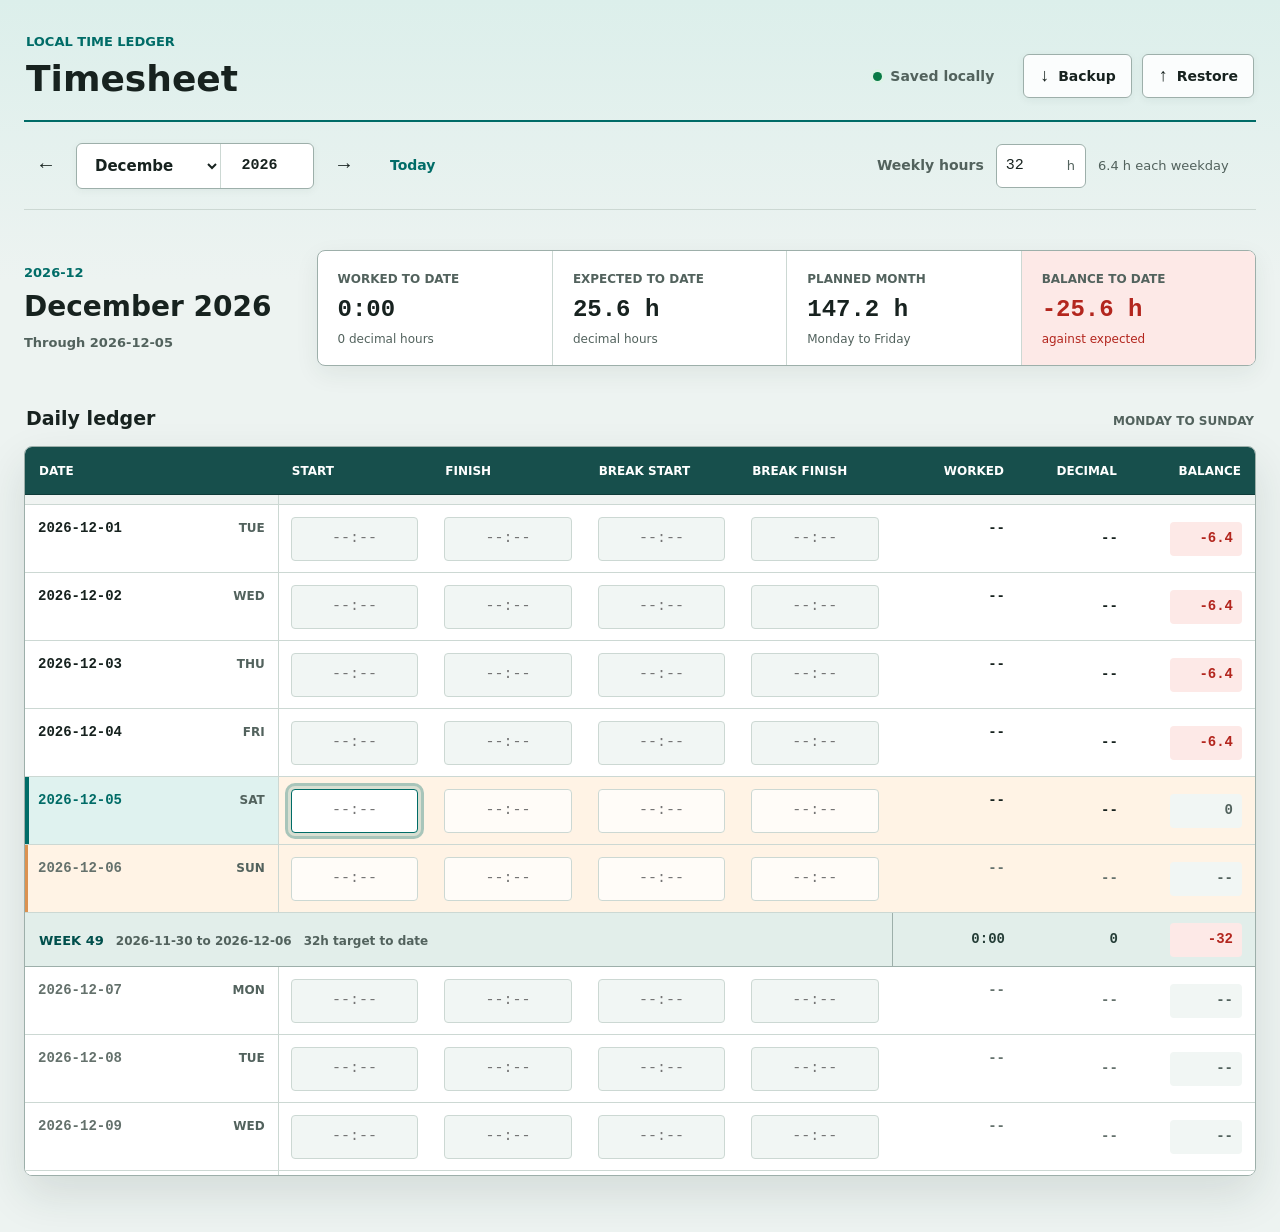
==== index.html @ 4e7c4a11 "initial release" ====
<!doctype html>
<html lang="en">
<head>
  <meta charset="utf-8">
  <meta name="viewport" content="width=device-width, initial-scale=1">
  <meta name="color-scheme" content="light">
  <title>Timesheet</title>
  <link rel="stylesheet" href="styles.css">
  <script defer src="js/core.js"></script>
  <script defer src="js/storage.js"></script>
  <script defer src="js/app.js"></script>
</head>
<body data-app-status="loading">
  <a class="skip-link" href="#timesheetTable">Skip to timesheet</a>

  <div class="app-shell">
    <header class="app-header">
      <div class="brand-block">
        <p class="eyebrow">Local time ledger</p>
        <h1>Timesheet</h1>
      </div>

      <div class="header-actions">
        <p id="saveStatus" class="save-status" data-tone="neutral" role="status" aria-live="polite">
          <span class="status-dot" aria-hidden="true"></span>
          <span data-status-text>Loading</span>
        </p>
        <button id="exportButton" class="button button-secondary" type="button">
          <span class="button-icon" aria-hidden="true">&#8595;</span>
          Backup
        </button>
        <button id="restoreButton" class="button button-secondary" type="button">
          <span class="button-icon" aria-hidden="true">&#8593;</span>
          Restore
        </button>
        <input id="restoreInput" class="visually-hidden" type="file" accept="application/json,.json" tabindex="-1">
      </div>
    </header>

    <main>
      <section class="period-bar" aria-label="Timesheet period and schedule">
        <nav class="period-navigation" aria-label="Month navigation">
          <button id="previousMonth" class="icon-button" type="button" aria-label="Previous month" title="Previous month">
            <span aria-hidden="true">&#8592;</span>
          </button>

          <div class="period-picker">
            <label class="visually-hidden" for="monthSelect">Month</label>
            <select id="monthSelect" aria-label="Month"></select>

            <label class="visually-hidden" for="yearInput">Year</label>
            <input id="yearInput" class="year-input" type="number" min="1900" max="9999" step="1" inputmode="numeric" aria-label="Year">
          </div>

          <button id="nextMonth" class="icon-button" type="button" aria-label="Next month" title="Next month">
            <span aria-hidden="true">&#8594;</span>
          </button>
          <button id="todayButton" class="button button-quiet" type="button">Today</button>
        </nav>

        <div class="schedule-control">
          <label for="weeklyHours">Weekly hours</label>
          <div class="number-field">
            <input id="weeklyHours" type="number" min="0" max="168" step="0.1" inputmode="decimal" aria-describedby="scheduleMessage dailyTarget">
            <span aria-hidden="true">h</span>
          </div>
          <p id="scheduleMessage" class="field-message" aria-live="polite"></p>
          <p id="dailyTarget" class="daily-target"></p>
        </div>
      </section>

      <section class="month-overview" aria-labelledby="monthHeading">
        <div class="overview-heading">
          <p id="monthKeyLabel" class="eyebrow"></p>
          <h2 id="monthHeading"></h2>
          <p id="summaryCutoff" class="summary-cutoff"></p>
        </div>

        <dl class="summary-strip" aria-label="Monthly summary">
          <div class="summary-metric">
            <dt>Worked to date</dt>
            <dd id="monthWorked">--</dd>
            <span id="monthWorkedDecimal" class="metric-detail">--</span>
          </div>
          <div class="summary-metric">
            <dt>Expected to date</dt>
            <dd id="monthExpected">--</dd>
            <span class="metric-detail">decimal hours</span>
          </div>
          <div class="summary-metric">
            <dt>Planned month</dt>
            <dd id="monthPlanned">--</dd>
            <span class="metric-detail">Monday to Friday</span>
          </div>
          <div id="monthBalanceMetric" class="summary-metric summary-balance" data-balance="neutral">
            <dt>Balance to date</dt>
            <dd id="monthBalance">--</dd>
            <span class="metric-detail">against expected</span>
          </div>
        </dl>
      </section>

      <section class="ledger-section" aria-labelledby="ledgerHeading">
        <div class="ledger-heading">
          <h2 id="ledgerHeading">Daily ledger</h2>
          <p>Monday to Sunday</p>
        </div>

        <div class="table-frame">
          <table id="timesheetTable">
            <caption class="visually-hidden">Daily times and weekly summaries for the selected month</caption>
            <colgroup>
              <col class="date-column">
              <col class="time-column">
              <col class="time-column">
              <col class="time-column">
              <col class="time-column">
              <col class="result-column">
              <col class="decimal-column">
              <col class="balance-column">
            </colgroup>
            <thead>
              <tr>
                <th scope="col">Date</th>
                <th scope="col">Start</th>
                <th scope="col">Finish</th>
                <th scope="col">Break start</th>
                <th scope="col">Break finish</th>
                <th scope="col">Worked</th>
                <th scope="col">Decimal</th>
                <th scope="col">Balance</th>
              </tr>
            </thead>
            <tbody id="ledgerBody"></tbody>
          </table>
        </div>
      </section>
    </main>
  </div>

  <noscript>This timesheet requires JavaScript to calculate and save entries.</noscript>
</body>
</html>
---- styles.css ----
:root {
  color-scheme: light;
  --page: #edf3f1;
  --surface: #ffffff;
  --surface-soft: #f1f6f4;
  --ink: #17221f;
  --muted: #52625d;
  --line: #ccd8d3;
  --line-strong: #9dafaa;
  --accent: #006c67;
  --accent-strong: #004f4c;
  --accent-soft: #dff2ef;
  --weekend: #fff3e5;
  --weekend-line: #dc9250;
  --positive: #087a45;
  --positive-soft: #ddf3e7;
  --negative: #b3261e;
  --negative-soft: #fde9e7;
  --warning: #8a5600;
  --warning-soft: #fff0c7;
  --shadow: 0 18px 45px rgba(23, 50, 43, 0.12);
  --radius: 8px;
  --font-sans: system-ui, -apple-system, BlinkMacSystemFont, "Segoe UI", sans-serif;
  --font-mono: "SFMono-Regular", Consolas, "Liberation Mono", monospace;
  font-family: var(--font-sans);
  font-size: 16px;
  line-height: 1.5;
  font-synthesis: none;
}

* {
  box-sizing: border-box;
}

html {
  background: var(--page);
  -webkit-text-size-adjust: 100%;
  text-size-adjust: 100%;
}

body {
  min-width: 320px;
  min-height: 100vh;
  margin: 0;
  color: var(--ink);
  background:
    linear-gradient(180deg, #dcefeb 0, rgba(237, 243, 241, 0) 280px) 0 0 / 100% 360px no-repeat,
    var(--page);
  letter-spacing: 0;
}

button,
input,
select {
  color: inherit;
  font: inherit;
  letter-spacing: 0;
}

button,
select {
  cursor: pointer;
}

button:focus-visible,
input:focus-visible,
select:focus-visible,
a:focus-visible {
  outline: 3px solid rgba(0, 108, 103, 0.34);
  outline-offset: 3px;
}

.visually-hidden {
  position: absolute !important;
  width: 1px !important;
  height: 1px !important;
  padding: 0 !important;
  margin: -1px !important;
  overflow: hidden !important;
  clip: rect(0, 0, 0, 0) !important;
  white-space: nowrap !important;
  border: 0 !important;
}

.skip-link {
  position: fixed;
  z-index: 100;
  top: 10px;
  left: 10px;
  padding: 9px 12px;
  color: #ffffff;
  background: var(--accent);
  border-radius: 4px;
  transform: translateY(-150%);
}

.skip-link:focus {
  transform: translateY(0);
}

.app-shell {
  width: min(1480px, calc(100% - 48px));
  margin: 0 auto;
  padding: 32px 0 56px;
}

.app-header {
  display: flex;
  align-items: flex-end;
  justify-content: space-between;
  min-height: 88px;
  padding: 0 2px 22px;
  border-bottom: 2px solid var(--accent);
}

.brand-block h1,
.overview-heading h2,
.ledger-heading h2 {
  margin: 0;
  font-weight: 650;
  letter-spacing: 0;
}

.brand-block h1 {
  font-size: 36px;
  line-height: 1.1;
}

.eyebrow {
  margin: 0 0 7px;
  color: var(--accent);
  font-size: 13px;
  font-weight: 750;
  letter-spacing: 0;
  text-transform: uppercase;
}

.header-actions,
.period-navigation,
.period-picker,
.schedule-control {
  display: flex;
  align-items: center;
}

.header-actions {
  gap: 10px;
}

.button,
.icon-button {
  height: 44px;
  border: 1px solid transparent;
  border-radius: 6px;
  background: transparent;
  transition: background-color 140ms ease, border-color 140ms ease, color 140ms ease, box-shadow 140ms ease;
}

.button {
  display: inline-flex;
  align-items: center;
  justify-content: center;
  gap: 8px;
  padding: 0 15px;
  font-size: 14px;
  font-weight: 700;
}

.button-icon {
  font-family: var(--font-mono);
  font-size: 18px;
  line-height: 1;
}

.button-secondary {
  border-color: var(--line-strong);
  background: rgba(255, 255, 255, 0.88);
  box-shadow: 0 2px 8px rgba(23, 50, 43, 0.06);
}

.button-secondary:hover,
.button-quiet:hover,
.icon-button:hover {
  border-color: var(--accent);
  color: var(--accent-strong);
  background: var(--surface);
  box-shadow: 0 3px 10px rgba(23, 50, 43, 0.1);
}

.button-quiet {
  color: var(--accent);
}

.button:active,
.icon-button:active {
  background: var(--accent-soft);
  box-shadow: none;
}

.icon-button {
  width: 44px;
  padding: 0;
  font-family: var(--font-mono);
  font-size: 20px;
}

.save-status {
  display: flex;
  align-items: center;
  gap: 8px;
  min-width: 132px;
  margin: 0 8px 0 0;
  color: var(--muted);
  font-size: 14px;
  font-weight: 650;
}

.status-dot {
  width: 9px;
  height: 9px;
  flex: 0 0 auto;
  border-radius: 50%;
  background: var(--line-strong);
  box-shadow: 0 0 0 3px rgba(82, 98, 93, 0.1);
}

.save-status[data-tone="success"] .status-dot {
  background: var(--positive);
  box-shadow: 0 0 0 3px var(--positive-soft);
}

.save-status[data-tone="error"] {
  color: var(--negative);
}

.save-status[data-tone="error"] .status-dot {
  background: var(--negative);
  box-shadow: 0 0 0 3px var(--negative-soft);
}

.save-status[data-tone="warning"] {
  color: var(--warning);
}

.save-status[data-tone="warning"] .status-dot {
  background: var(--warning);
  box-shadow: 0 0 0 3px var(--warning-soft);
}

.period-bar {
  display: flex;
  align-items: center;
  justify-content: space-between;
  gap: 32px;
  min-height: 88px;
  border-bottom: 1px solid var(--line);
}

.period-navigation {
  gap: 8px;
}

.period-picker {
  overflow: hidden;
  height: 46px;
  border: 1px solid var(--line-strong);
  border-radius: 6px;
  background: var(--surface);
  box-shadow: 0 2px 8px rgba(23, 50, 43, 0.05);
}

.period-picker select,
.period-picker input {
  height: 100%;
  border: 0;
  background: transparent;
  font-size: 15px;
  font-weight: 700;
}

.period-picker select {
  width: 144px;
  padding: 0 30px 0 14px;
  border-right: 1px solid var(--line);
}

.period-picker input {
  width: 92px;
  padding: 0 10px;
  text-align: center;
  font-family: var(--font-mono);
  font-variant-numeric: tabular-nums;
}

.schedule-control {
  position: relative;
  gap: 12px;
  min-height: 52px;
}

.schedule-control > label {
  color: var(--muted);
  font-size: 14px;
  font-weight: 700;
}

.number-field {
  display: flex;
  align-items: center;
  height: 44px;
  overflow: hidden;
  border: 1px solid var(--line-strong);
  border-radius: 6px;
  background: var(--surface);
}

.number-field:focus-within {
  border-color: var(--accent);
  box-shadow: 0 0 0 3px rgba(0, 108, 103, 0.15);
}

.number-field input {
  width: 70px;
  height: 100%;
  padding: 0 3px 0 9px;
  border: 0;
  outline: 0;
  background: transparent;
  font-family: var(--font-mono);
  font-size: 15px;
  font-variant-numeric: tabular-nums;
}

.number-field span {
  padding-right: 10px;
  color: var(--muted);
  font-size: 13px;
}

.number-field:has(input[aria-invalid="true"]) {
  border-color: var(--negative);
}

.field-message {
  position: absolute;
  top: 47px;
  right: 0;
  margin: 0;
  color: var(--negative);
  font-size: 12px;
  font-weight: 650;
}

.daily-target {
  min-width: 158px;
  margin: 0;
  color: var(--muted);
  font-size: 13px;
}

.month-overview {
  display: grid;
  grid-template-columns: minmax(210px, 0.8fr) minmax(760px, 3fr);
  align-items: stretch;
  gap: 42px;
  padding: 40px 0 36px;
}

.overview-heading {
  align-self: center;
}

.overview-heading h2 {
  font-size: 28px;
  line-height: 1.2;
}

.summary-cutoff {
  margin: 10px 0 0;
  color: var(--muted);
  font-size: 13px;
  font-weight: 600;
}

.summary-strip {
  display: grid;
  grid-template-columns: repeat(4, minmax(0, 1fr));
  margin: 0;
  overflow: hidden;
  border: 1px solid var(--line-strong);
  border-radius: var(--radius);
  background: var(--surface);
  box-shadow: 0 8px 24px rgba(23, 50, 43, 0.07);
}

.summary-metric {
  min-width: 0;
  padding: 19px 20px 17px;
  border-left: 1px solid var(--line);
}

.summary-metric:first-child {
  border-left: 0;
}

.summary-metric dt {
  margin-bottom: 8px;
  color: var(--muted);
  font-size: 12px;
  font-weight: 750;
  text-transform: uppercase;
}

.summary-metric dd {
  overflow: hidden;
  margin: 0;
  font-family: var(--font-mono);
  font-size: 24px;
  font-weight: 750;
  font-variant-numeric: tabular-nums;
  line-height: 1.2;
  text-overflow: ellipsis;
  white-space: nowrap;
}

.metric-detail {
  display: block;
  min-height: 16px;
  margin-top: 5px;
  color: var(--muted);
  font-size: 12px;
}

.summary-balance[data-balance="positive"] {
  color: var(--positive);
  background: var(--positive-soft);
}

.summary-balance[data-balance="negative"] {
  color: var(--negative);
  background: var(--negative-soft);
}

.summary-balance[data-balance="positive"] .metric-detail,
.summary-balance[data-balance="negative"] .metric-detail {
  color: currentColor;
}

.ledger-section {
  margin-top: 2px;
}

.ledger-heading {
  display: flex;
  align-items: baseline;
  justify-content: space-between;
  margin-bottom: 14px;
  padding: 0 2px;
}

.ledger-heading h2 {
  font-size: 19px;
}

.ledger-heading p {
  margin: 0;
  color: var(--muted);
  font-size: 12px;
  font-weight: 700;
  text-transform: uppercase;
}

.table-frame {
  overflow: auto;
  max-height: calc(100vh - 170px);
  border: 1px solid var(--line-strong);
  border-radius: var(--radius);
  background: var(--surface);
  box-shadow: var(--shadow);
  overscroll-behavior: contain;
}

table {
  width: 100%;
  min-width: 1090px;
  border-collapse: separate;
  border-spacing: 0;
  table-layout: fixed;
  font-variant-numeric: tabular-nums;
}

.date-column {
  width: 224px;
}

.time-column {
  width: 136px;
}

.result-column {
  width: 112px;
}

.decimal-column {
  width: 100px;
}

.balance-column {
  width: 110px;
}

thead th {
  position: sticky;
  z-index: 5;
  top: 0;
  height: 48px;
  padding: 0 14px;
  color: #ffffff;
  background: #174f4c;
  border-bottom: 1px solid #0e3b39;
  font-size: 12px;
  font-weight: 750;
  text-align: left;
  text-transform: uppercase;
}

thead th:first-child {
  z-index: 6;
  left: 0;
}

thead th:nth-last-child(-n + 3) {
  text-align: right;
}

tbody th,
tbody td {
  height: 68px;
  padding: 9px 13px;
  border-bottom: 1px solid var(--line);
  background: var(--surface);
  vertical-align: middle;
}

tbody tr:last-child th,
tbody tr:last-child td {
  border-bottom: 0;
}

.date-cell {
  position: sticky;
  z-index: 2;
  left: 0;
  box-shadow: 1px 0 0 var(--line);
  text-align: left;
}

.date-line {
  display: flex;
  align-items: baseline;
  justify-content: space-between;
  gap: 10px;
}

.date-line time {
  font-family: var(--font-mono);
  font-size: 14px;
  font-weight: 700;
}

.weekday {
  color: var(--muted);
  font-size: 12px;
  font-weight: 750;
  text-transform: uppercase;
}

.row-message {
  display: block;
  overflow: hidden;
  min-height: 16px;
  margin-top: 4px;
  color: var(--negative);
  font-size: 12px;
  font-weight: 650;
  line-height: 1.3;
  text-overflow: ellipsis;
  white-space: nowrap;
}

.day-row.is-weekend th,
.day-row.is-weekend td {
  background: var(--weekend);
}

.day-row.is-weekend .date-cell {
  box-shadow: inset 3px 0 0 var(--weekend-line), 1px 0 0 var(--line);
}

.day-row.is-adjacent th,
.day-row.is-adjacent td {
  color: #66736e;
  background-image: linear-gradient(rgba(231, 237, 234, 0.62), rgba(231, 237, 234, 0.62));
}

.day-row.is-adjacent.is-weekend th,
.day-row.is-adjacent.is-weekend td {
  background-color: var(--weekend);
}

.day-row.is-today .date-cell {
  box-shadow: inset 4px 0 0 var(--accent), 1px 0 0 var(--line);
  background: var(--accent-soft);
}

.day-row.is-today .date-line time {
  color: var(--accent);
  font-weight: 800;
}

.day-row.is-future:not(.is-today) {
  color: #64716c;
}

.day-row.has-error th,
.day-row.has-error td {
  background-color: #fff9f8;
}

.day-row.has-error.is-weekend th,
.day-row.has-error.is-weekend td {
  background-color: var(--weekend);
}

.time-input {
  width: 100%;
  height: 44px;
  padding: 0 9px;
  border: 1px solid var(--line);
  border-radius: 4px;
  outline: 0;
  background: var(--surface-soft);
  font-family: var(--font-mono);
  font-size: 15px;
  font-variant-numeric: tabular-nums;
  text-align: center;
}

.is-weekend .time-input {
  background: rgba(255, 255, 255, 0.72);
}

.time-input:hover {
  border-color: var(--line-strong);
}

.time-input:focus {
  border-color: var(--accent);
  background: var(--surface);
  box-shadow: 0 0 0 3px rgba(0, 108, 103, 0.15);
}

.time-input[aria-invalid="true"] {
  border-color: var(--negative);
}

.result-cell,
.decimal-cell,
.balance-cell {
  text-align: right;
}

.result-value,
.decimal-value,
.balance-value {
  display: block;
  font-family: var(--font-mono);
  font-size: 14px;
  font-weight: 700;
  font-variant-numeric: tabular-nums;
  white-space: nowrap;
}

.work-note {
  display: block;
  min-height: 16px;
  margin-top: 4px;
  color: var(--accent);
  font-size: 12px;
  font-weight: 700;
  white-space: nowrap;
}

.balance-value {
  display: inline-flex;
  align-items: center;
  justify-content: flex-end;
  min-width: 72px;
  min-height: 34px;
  padding: 0 9px;
  border-radius: 4px;
}

.balance-value[data-balance="positive"] {
  color: var(--positive);
  background: var(--positive-soft);
}

.balance-value[data-balance="negative"] {
  color: var(--negative);
  background: var(--negative-soft);
}

.balance-value[data-balance="neutral"] {
  color: var(--muted);
  background: var(--surface-soft);
}

.week-summary th,
.week-summary td {
  height: 54px;
  padding-top: 8px;
  padding-bottom: 8px;
  color: #253d37;
  background: #e2eeea;
  border-bottom: 1px solid var(--line-strong);
}

.week-summary th {
  position: sticky;
  z-index: 2;
  left: 0;
  padding-left: 14px;
  box-shadow: 1px 0 0 var(--line-strong);
  text-align: left;
}

.week-label {
  color: var(--accent-strong);
  font-size: 13px;
  font-weight: 800;
  text-transform: uppercase;
}

.week-range,
.week-target {
  margin-left: 12px;
  color: var(--muted);
  font-size: 12px;
  font-weight: 600;
}

.week-summary .result-value,
.week-summary .decimal-value,
.week-summary .balance-value {
  font-weight: 800;
}

noscript {
  display: block;
  padding: 20px;
  color: var(--negative);
  text-align: center;
}

@media (max-width: 980px) {
  .app-shell {
    width: min(100% - 30px, 1480px);
  }

  .app-header {
    align-items: flex-start;
  }

  .header-actions {
    flex-wrap: wrap;
    justify-content: flex-end;
  }

  .save-status {
    flex-basis: 100%;
    justify-content: flex-end;
    margin-right: 0;
  }

  .month-overview {
    grid-template-columns: 1fr;
    gap: 18px;
    padding-top: 28px;
  }
}

@media (max-width: 720px) {
  .app-shell {
    width: 100%;
    padding: 20px 14px 34px;
  }

  .app-header {
    display: block;
    padding-bottom: 16px;
  }

  .brand-block h1 {
    font-size: 31px;
  }

  .header-actions {
    justify-content: flex-start;
    margin-top: 20px;
  }

  .save-status {
    flex-basis: auto;
    justify-content: flex-start;
    margin-right: auto;
  }

  .period-bar {
    display: block;
    padding: 18px 0 20px;
  }

  .period-navigation {
    width: 100%;
  }

  .period-picker {
    flex: 1 1 auto;
  }

  .period-picker select {
    width: calc(100% - 92px);
  }

  .period-navigation .button-quiet {
    padding-right: 5px;
    padding-left: 5px;
  }

  .schedule-control {
    margin-top: 18px;
  }

  .daily-target {
    min-width: 0;
  }

  .summary-strip {
    grid-template-columns: repeat(2, minmax(0, 1fr));
  }

  .summary-metric {
    padding-right: 15px;
    padding-left: 15px;
  }

  .summary-metric:nth-child(3) {
    border-top: 1px solid var(--line);
    border-left: 0;
  }

  .summary-metric:nth-child(4) {
    border-top: 1px solid var(--line);
  }

  .summary-metric dd {
    font-size: 21px;
  }

  .table-frame {
    max-height: calc(100vh - 96px);
  }

  .date-column {
    width: 190px;
  }

  .row-message {
    max-width: 160px;
  }
}

@media (max-width: 430px) {
  .save-status {
    order: 3;
    flex-basis: 100%;
    margin-top: 4px;
  }

  .period-navigation {
    flex-wrap: wrap;
  }

  .period-picker {
    order: -1;
    flex-basis: 100%;
  }

  .schedule-control {
    flex-wrap: wrap;
  }

  .daily-target {
    order: 2;
    flex-basis: 100%;
    padding-left: 0;
  }

  .field-message {
    position: static;
    order: 3;
    flex-basis: 100%;
  }
}

@media (max-width: 350px) {
  .summary-strip {
    grid-template-columns: 1fr;
  }

  .summary-metric {
    border-top: 1px solid var(--line);
    border-left: 0;
  }

  .summary-metric:first-child {
    border-top: 0;
  }

  .summary-metric:nth-child(3),
  .summary-metric:nth-child(4) {
    border-left: 0;
  }
}

@media (prefers-reduced-motion: reduce) {
  *,
  *::before,
  *::after {
    scroll-behavior: auto !important;
    transition-duration: 0.01ms !important;
  }
}
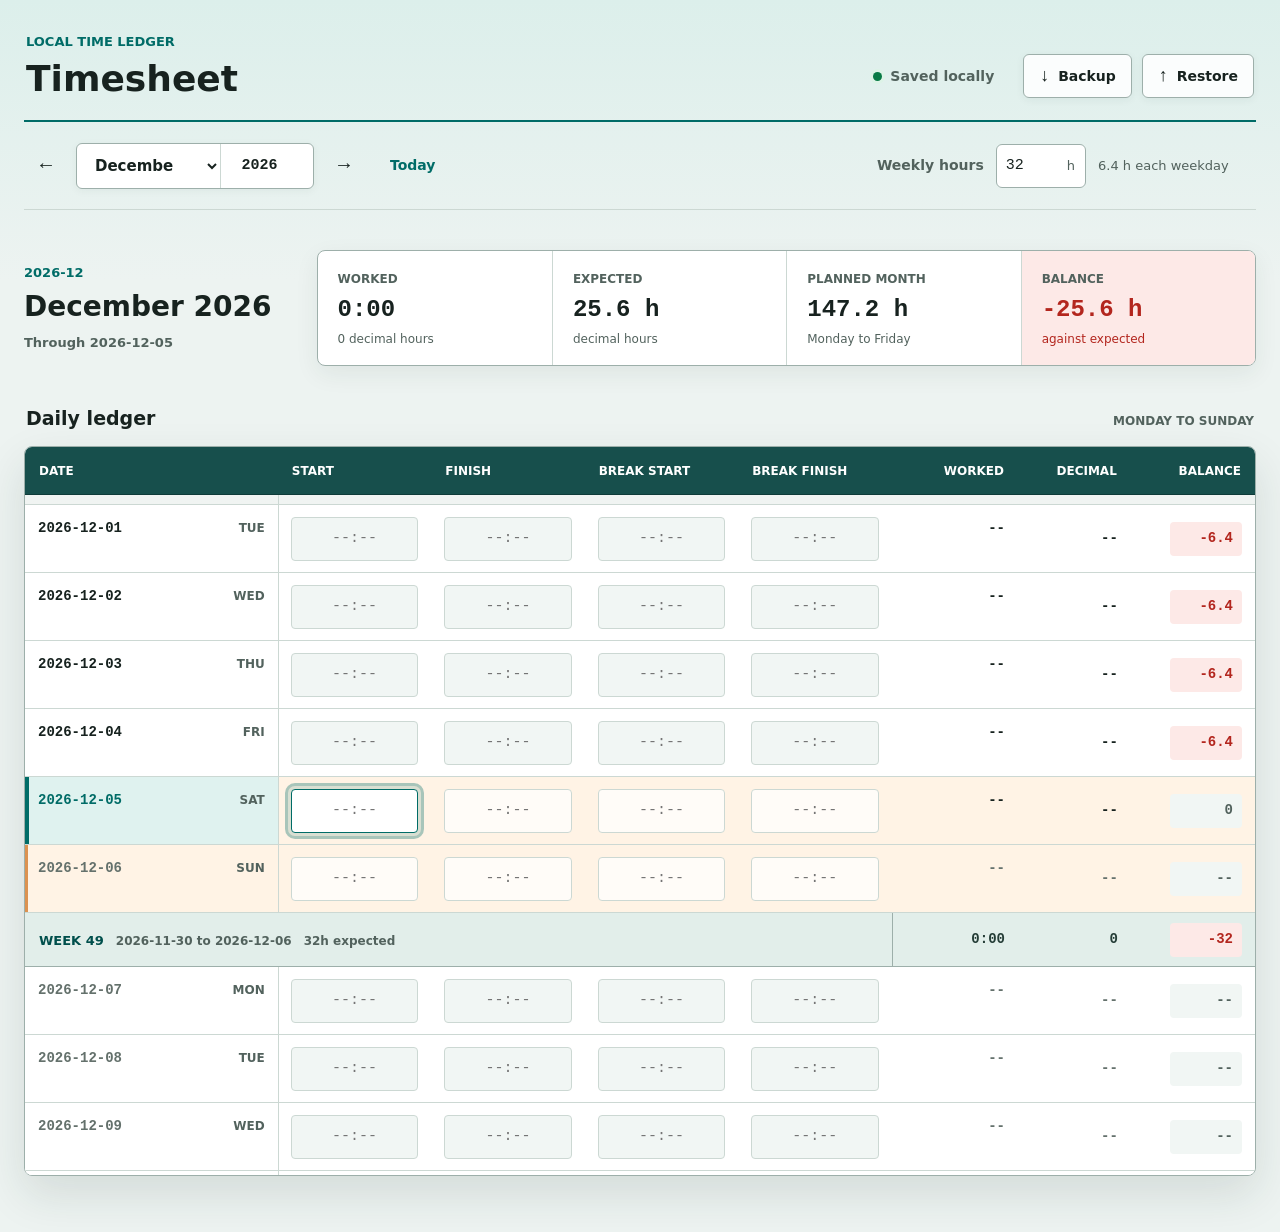
==== commit 4cbf97b6: "minor tweaks" ====
--- a/index.html
+++ b/index.html
@@ -78,12 +78,12 @@
 
         <dl class="summary-strip" aria-label="Monthly summary">
           <div class="summary-metric">
-            <dt>Worked to date</dt>
+            <dt>Worked</dt>
             <dd id="monthWorked">--</dd>
             <span id="monthWorkedDecimal" class="metric-detail">--</span>
           </div>
           <div class="summary-metric">
-            <dt>Expected to date</dt>
+            <dt>Expected</dt>
             <dd id="monthExpected">--</dd>
             <span class="metric-detail">decimal hours</span>
           </div>
@@ -93,7 +93,7 @@
             <span class="metric-detail">Monday to Friday</span>
           </div>
           <div id="monthBalanceMetric" class="summary-metric summary-balance" data-balance="neutral">
-            <dt>Balance to date</dt>
+            <dt>Balance</dt>
             <dd id="monthBalance">--</dd>
             <span class="metric-detail">against expected</span>
           </div>
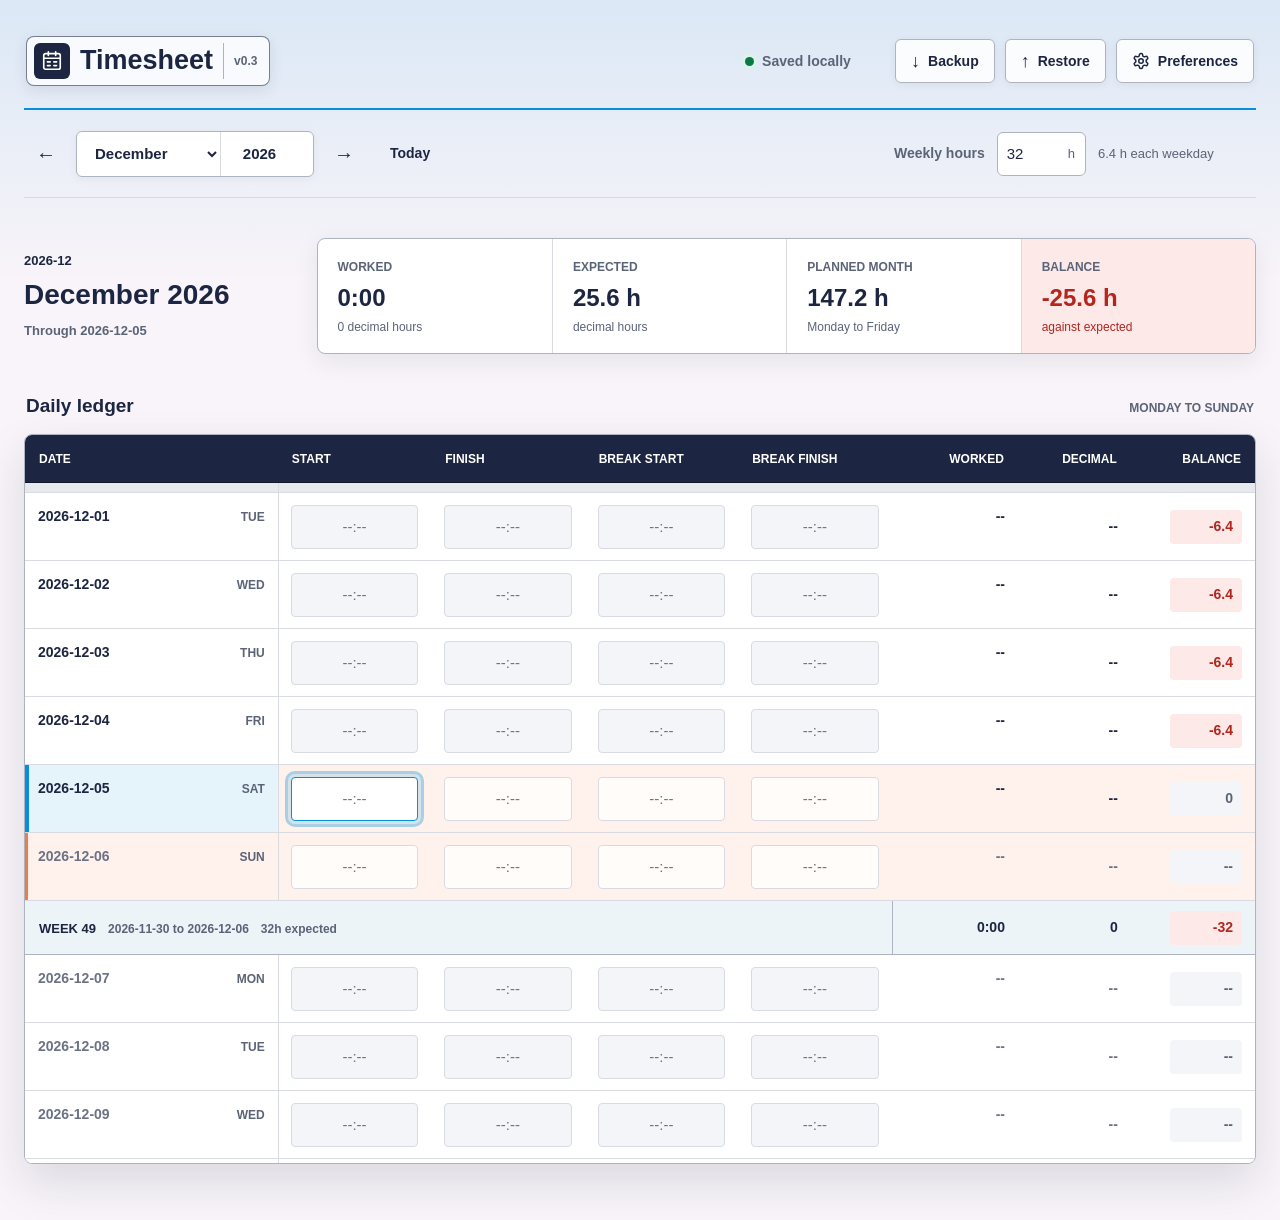
==== commit c05ed0fc: "added preferences" ====
--- a/index.html
+++ b/index.html
@@ -16,11 +16,25 @@
   <div class="app-shell">
     <header class="app-header">
       <div class="brand-block">
-        <p class="eyebrow">Local time ledger</p>
-        <h1>Timesheet</h1>
+        <div class="brand-line">
+          <span class="brand-icon" data-brand-icon aria-hidden="true">
+            <svg viewBox="0 0 24 24" width="22" height="22" fill="none" stroke="currentColor" stroke-width="1.8" stroke-linecap="round" stroke-linejoin="round">
+              <rect x="3" y="4" width="18" height="17" rx="2"></rect>
+              <path d="M8 2v4M16 2v4M3 9h18M7 13h3M14 13h3M7 17h3M14 17h3"></path>
+            </svg>
+          </span>
+          <h1>Timesheet</h1>
+          <span class="app-version" data-app-version>v0.3</span>
+        </div>
       </div>
 
-      <div class="header-actions">
+      <button id="menuButton" class="icon-button mobile-menu-button" type="button" aria-label="Open menu" aria-controls="headerActions" aria-expanded="false">
+        <svg aria-hidden="true" viewBox="0 0 24 24" width="20" height="20" fill="none" stroke="currentColor" stroke-width="2" stroke-linecap="round">
+          <path d="M4 6h16M4 12h16M4 18h16"></path>
+        </svg>
+      </button>
+
+      <div id="headerActions" class="header-actions" data-open="false">
         <p id="saveStatus" class="save-status" data-tone="neutral" role="status" aria-live="polite">
           <span class="status-dot" aria-hidden="true"></span>
           <span data-status-text>Loading</span>
@@ -32,6 +46,13 @@
         <button id="restoreButton" class="button button-secondary" type="button">
           <span class="button-icon" aria-hidden="true">&#8593;</span>
           Restore
+        </button>
+        <button id="settingsButton" class="button button-secondary" type="button">
+          <svg aria-hidden="true" viewBox="0 0 24 24" width="18" height="18" fill="none" stroke="currentColor" stroke-width="2" stroke-linecap="round" stroke-linejoin="round">
+            <path d="M12.22 2h-.44a2 2 0 0 0-2 2v.18a2 2 0 0 1-1 1.73l-.43.25a2 2 0 0 1-2 0l-.15-.08a2 2 0 0 0-2.73.73l-.22.38a2 2 0 0 0 .73 2.73l.15.09a2 2 0 0 1 1 1.74v.5a2 2 0 0 1-1 1.74l-.15.09a2 2 0 0 0-.73 2.73l.22.38a2 2 0 0 0 2.73.73l.15-.08a2 2 0 0 1 2 0l.43.25a2 2 0 0 1 1 1.73V20a2 2 0 0 0 2 2h.44a2 2 0 0 0 2-2v-.18a2 2 0 0 1 1-1.73l.43-.25a2 2 0 0 1 2 0l.15.08a2 2 0 0 0 2.73-.73l.22-.38a2 2 0 0 0-.73-2.73l-.15-.09a2 2 0 0 1-1-1.74v-.5a2 2 0 0 1 1-1.74l.15-.09a2 2 0 0 0 .73-2.73l-.22-.38a2 2 0 0 0-2.73-.73l-.15.08a2 2 0 0 1-2 0l-.43-.25a2 2 0 0 1-1-1.73V4a2 2 0 0 0-2-2z"></path>
+            <circle cx="12" cy="12" r="3"></circle>
+          </svg>
+          Preferences
         </button>
         <input id="restoreInput" class="visually-hidden" type="file" accept="application/json,.json" tabindex="-1">
       </div>
@@ -138,6 +159,72 @@
     </main>
   </div>
 
+  <dialog id="settingsDialog" class="settings-dialog" aria-labelledby="settingsTitle">
+    <header class="settings-dialog-header">
+      <h2 id="settingsTitle">Preferences</h2>
+      <button id="settingsCloseButton" class="icon-button settings-close-button" type="button" aria-label="Close preferences" title="Close preferences">
+        <svg aria-hidden="true" viewBox="0 0 24 24" width="20" height="20" fill="none" stroke="currentColor" stroke-width="2" stroke-linecap="round">
+          <path d="M18 6 6 18M6 6l12 12"></path>
+        </svg>
+      </button>
+    </header>
+
+    <div class="settings-dialog-body">
+      <section class="settings-section" aria-labelledby="displaySettingsHeading">
+        <h3 id="displaySettingsHeading">Display</h3>
+
+        <div class="setting-row">
+          <span class="setting-icon" aria-hidden="true">
+            <svg viewBox="0 0 24 24" width="18" height="18" fill="none" stroke="currentColor" stroke-width="2" stroke-linecap="round" stroke-linejoin="round">
+              <path d="M8 2v4M16 2v4M3 10h18"></path>
+              <rect width="18" height="18" x="3" y="4" rx="2"></rect>
+            </svg>
+          </span>
+          <label for="dateFormatSelect">Date format</label>
+          <select id="dateFormatSelect">
+            <option value="iso">YYYY-MM-DD</option>
+            <option value="day-month-year-dots">DD.MM.YYYY</option>
+            <option value="month-day-year-slashes">MM/DD/YYYY</option>
+            <option value="month-day-dash">MM-DD</option>
+            <option value="month-day-slash">MM/DD</option>
+            <option value="day-long-month">DD MMMM</option>
+          </select>
+        </div>
+
+        <div class="setting-row is-disabled">
+          <span class="setting-icon" aria-hidden="true">
+            <svg viewBox="0 0 24 24" width="18" height="18" fill="none" stroke="currentColor" stroke-width="2" stroke-linecap="round" stroke-linejoin="round">
+              <path d="M5 22V4M5 4c5-3 9 3 14 0v11c-5 3-9-3-14 0"></path>
+            </svg>
+          </span>
+          <label for="languageSelect">Language</label>
+          <select id="languageSelect" disabled aria-disabled="true" title="Language selection is planned for a future release">
+            <option value="en">English</option>
+            <option value="de">German</option>
+          </select>
+        </div>
+
+        <div class="setting-row is-disabled">
+          <span class="setting-icon design-swatch" aria-hidden="true"></span>
+          <label for="designSelect">Design</label>
+          <select id="designSelect" disabled aria-disabled="true" title="More designs are planned for a future release">
+            <option value="default-gradient">Default gradient</option>
+          </select>
+        </div>
+      </section>
+
+      <section class="settings-section about-section" aria-labelledby="aboutHeading">
+        <h3 id="aboutHeading">About</h3>
+        <p class="about-product" data-about-version>Timesheet v0.3</p>
+        <div class="about-details">
+          <p>Local work time tracker.</p>
+          <p>MIT licence.</p>
+          <a href="https://github.com/reery/Timesheet" target="_blank" rel="noopener noreferrer" aria-label="Timesheet repository on GitHub (opens in a new tab)">https://github.com/reery/Timesheet</a>
+        </div>
+      </section>
+    </div>
+  </dialog>
+
   <noscript>This timesheet requires JavaScript to calculate and save entries.</noscript>
 </body>
 </html>
--- a/styles.css
+++ b/styles.css
@@ -1,27 +1,28 @@
 :root {
   color-scheme: light;
-  --page: #edf3f1;
+  --page: #f8f4f9;
   --surface: #ffffff;
-  --surface-soft: #f1f6f4;
-  --ink: #17221f;
-  --muted: #52625d;
-  --line: #ccd8d3;
-  --line-strong: #9dafaa;
-  --accent: #006c67;
-  --accent-strong: #004f4c;
-  --accent-soft: #dff2ef;
-  --weekend: #fff3e5;
-  --weekend-line: #dc9250;
+  --surface-soft: #f4f5f8;
+  --ink: #1c2541;
+  --muted: #5b6377;
+  --line: #d8dbe2;
+  --line-strong: #adb3c0;
+  --accent: #058ed9;
+  --accent-strong: #1c2541;
+  --accent-soft: #e5f3fb;
+  --weekend: #fff2ec;
+  --weekend-line: #ef7b45;
   --positive: #087a45;
   --positive-soft: #ddf3e7;
   --negative: #b3261e;
   --negative-soft: #fde9e7;
-  --warning: #8a5600;
-  --warning-soft: #fff0c7;
-  --shadow: 0 18px 45px rgba(23, 50, 43, 0.12);
+  --warning: #9a4b26;
+  --warning-soft: #ffede4;
+  --shadow: 0 18px 45px rgba(28, 37, 65, 0.13);
   --radius: 8px;
-  --font-sans: system-ui, -apple-system, BlinkMacSystemFont, "Segoe UI", sans-serif;
-  --font-mono: "SFMono-Regular", Consolas, "Liberation Mono", monospace;
+  --font-sans: -apple-system, BlinkMacSystemFont, "SF Pro Text", "Helvetica Neue", Helvetica, Arial, sans-serif;
+  --font-display: "SF Pro Display", -apple-system, BlinkMacSystemFont, "Helvetica Neue", Helvetica, Arial, sans-serif;
+  --font-brand: "Avenir Next", Avenir, "Century Gothic", "Trebuchet MS", sans-serif;
   font-family: var(--font-sans);
   font-size: 16px;
   line-height: 1.5;
@@ -44,9 +45,10 @@
   margin: 0;
   color: var(--ink);
   background:
-    linear-gradient(180deg, #dcefeb 0, rgba(237, 243, 241, 0) 280px) 0 0 / 100% 360px no-repeat,
+    linear-gradient(180deg, rgba(5, 142, 217, 0.12) 0, rgba(248, 244, 249, 0) 280px) 0 0 / 100% 360px no-repeat,
     var(--page);
   letter-spacing: 0;
+  -webkit-font-smoothing: antialiased;
 }
 
 button,
@@ -66,7 +68,7 @@
 input:focus-visible,
 select:focus-visible,
 a:focus-visible {
-  outline: 3px solid rgba(0, 108, 103, 0.34);
+  outline: 3px solid rgba(5, 142, 217, 0.34);
   outline-offset: 3px;
 }
 
@@ -89,7 +91,7 @@
   left: 10px;
   padding: 9px 12px;
   color: #ffffff;
-  background: var(--accent);
+  background: var(--accent-strong);
   border-radius: 4px;
   transform: translateY(-150%);
 }
@@ -105,30 +107,71 @@
 }
 
 .app-header {
+  position: relative;
   display: flex;
-  align-items: flex-end;
+  align-items: center;
   justify-content: space-between;
-  min-height: 88px;
-  padding: 0 2px 22px;
+  gap: 24px;
+  min-height: 78px;
+  padding: 0 2px 18px;
   border-bottom: 2px solid var(--accent);
+}
+
+.brand-line {
+  display: flex;
+  align-items: center;
+  gap: 10px;
+  min-height: 50px;
+  padding: 6px 12px 6px 7px;
+  background: rgba(255, 255, 255, 0.76);
+  border: 1px solid rgba(28, 37, 65, 0.58);
+  border-radius: var(--radius);
+  box-shadow: 0 4px 14px rgba(28, 37, 65, 0.1);
+}
+
+.brand-icon {
+  display: inline-flex;
+  align-items: center;
+  justify-content: center;
+  width: 36px;
+  height: 36px;
+  flex: 0 0 auto;
+  color: #ffffff;
+  background: var(--accent-strong);
+  border-radius: 6px;
 }
 
 .brand-block h1,
 .overview-heading h2,
 .ledger-heading h2 {
   margin: 0;
+  font-family: var(--font-display);
   font-weight: 650;
   letter-spacing: 0;
 }
 
 .brand-block h1 {
-  font-size: 36px;
+  font-family: var(--font-brand);
+  font-size: 27px;
+  font-weight: 700;
   line-height: 1.1;
+}
+
+.app-version {
+  align-self: stretch;
+  display: inline-flex;
+  align-items: center;
+  padding-left: 10px;
+  color: var(--muted);
+  border-left: 1px solid var(--line-strong);
+  font-size: 12px;
+  font-weight: 750;
+  font-variant-numeric: tabular-nums;
 }
 
 .eyebrow {
   margin: 0 0 7px;
-  color: var(--accent);
+  color: var(--accent-strong);
   font-size: 13px;
   font-weight: 750;
   letter-spacing: 0;
@@ -144,7 +187,12 @@
 }
 
 .header-actions {
+  flex: 0 0 auto;
   gap: 10px;
+}
+
+.mobile-menu-button {
+  display: none;
 }
 
 .button,
@@ -167,15 +215,22 @@
 }
 
 .button-icon {
-  font-family: var(--font-mono);
+  font-family: var(--font-sans);
   font-size: 18px;
   line-height: 1;
+}
+
+.button > svg,
+.icon-button > svg,
+.setting-icon > svg {
+  display: block;
+  flex: 0 0 auto;
 }
 
 .button-secondary {
   border-color: var(--line-strong);
   background: rgba(255, 255, 255, 0.88);
-  box-shadow: 0 2px 8px rgba(23, 50, 43, 0.06);
+  box-shadow: 0 2px 8px rgba(28, 37, 65, 0.06);
 }
 
 .button-secondary:hover,
@@ -184,11 +239,11 @@
   border-color: var(--accent);
   color: var(--accent-strong);
   background: var(--surface);
-  box-shadow: 0 3px 10px rgba(23, 50, 43, 0.1);
+  box-shadow: 0 3px 10px rgba(28, 37, 65, 0.1);
 }
 
 .button-quiet {
-  color: var(--accent);
+  color: var(--accent-strong);
 }
 
 .button:active,
@@ -200,7 +255,7 @@
 .icon-button {
   width: 44px;
   padding: 0;
-  font-family: var(--font-mono);
+  font-family: var(--font-sans);
   font-size: 20px;
 }
 
@@ -221,7 +276,7 @@
   flex: 0 0 auto;
   border-radius: 50%;
   background: var(--line-strong);
-  box-shadow: 0 0 0 3px rgba(82, 98, 93, 0.1);
+  box-shadow: 0 0 0 3px rgba(91, 99, 119, 0.12);
 }
 
 .save-status[data-tone="success"] .status-dot {
@@ -245,6 +300,186 @@
 .save-status[data-tone="warning"] .status-dot {
   background: var(--warning);
   box-shadow: 0 0 0 3px var(--warning-soft);
+}
+
+body.settings-open {
+  overflow: hidden;
+}
+
+.settings-dialog {
+  width: min(520px, calc(100% - 32px));
+  max-width: none;
+  max-height: calc(100vh - 40px);
+  max-height: calc(100dvh - 40px);
+  margin: auto;
+  padding: 0;
+  overflow: hidden;
+  color: var(--ink);
+  background: var(--surface);
+  border: 1px solid var(--line-strong);
+  border-radius: var(--radius);
+  box-shadow: 0 24px 70px rgba(28, 37, 65, 0.28);
+}
+
+.settings-dialog[open] {
+  display: flex;
+  flex-direction: column;
+  animation: dialog-enter 160ms ease-out;
+}
+
+.settings-dialog::backdrop {
+  background: rgba(28, 37, 65, 0.28);
+  -webkit-backdrop-filter: blur(6px);
+  backdrop-filter: blur(6px);
+}
+
+@keyframes dialog-enter {
+  from {
+    opacity: 0;
+    transform: translateY(8px);
+  }
+  to {
+    opacity: 1;
+    transform: translateY(0);
+  }
+}
+
+.settings-dialog-header {
+  display: flex;
+  align-items: center;
+  justify-content: space-between;
+  gap: 24px;
+  padding: 22px 24px 18px;
+  border-bottom: 1px solid var(--line);
+}
+
+.settings-dialog-header h2 {
+  margin: 0;
+  font-family: var(--font-display);
+  font-size: 24px;
+  font-weight: 700;
+  line-height: 1.2;
+}
+
+.settings-close-button {
+  flex: 0 0 auto;
+}
+
+.settings-dialog-body {
+  overflow-y: auto;
+  padding: 8px 24px 24px;
+  overscroll-behavior: contain;
+}
+
+.settings-section {
+  padding-top: 18px;
+}
+
+.settings-section + .settings-section {
+  margin-top: 8px;
+  border-top: 1px solid var(--line);
+}
+
+.settings-section h3 {
+  margin: 0 0 7px;
+  color: var(--muted);
+  font-size: 12px;
+  font-weight: 750;
+  text-transform: uppercase;
+}
+
+.setting-row {
+  display: grid;
+  grid-template-columns: 38px minmax(90px, 1fr) minmax(210px, 1.35fr);
+  align-items: center;
+  gap: 12px;
+  min-height: 66px;
+  border-top: 1px solid var(--line);
+}
+
+.setting-row:first-of-type {
+  border-top: 0;
+}
+
+.setting-row > label {
+  font-size: 14px;
+  font-weight: 700;
+}
+
+.setting-row > select {
+  width: 100%;
+  height: 44px;
+  min-width: 0;
+  padding: 0 34px 0 11px;
+  border: 1px solid var(--line-strong);
+  border-radius: 6px;
+  background-color: var(--surface);
+  font-size: 14px;
+  font-weight: 650;
+}
+
+.setting-row > select:hover:not(:disabled) {
+  border-color: var(--accent);
+}
+
+.setting-row > select:disabled {
+  cursor: not-allowed;
+  color: var(--muted);
+  background-color: var(--surface-soft);
+  opacity: 0.78;
+}
+
+.setting-icon {
+  display: inline-flex;
+  align-items: center;
+  justify-content: center;
+  width: 36px;
+  height: 36px;
+  color: var(--accent-strong);
+  background: var(--accent-soft);
+  border: 1px solid rgba(5, 142, 217, 0.22);
+  border-radius: 6px;
+}
+
+.setting-row.is-disabled .setting-icon {
+  color: var(--muted);
+  background: var(--surface-soft);
+  border-color: var(--line);
+}
+
+.setting-row.is-disabled .setting-icon.design-swatch {
+  background:
+    linear-gradient(145deg, rgba(5, 142, 217, 0.42), rgba(248, 244, 249, 0.2) 64%),
+    var(--page);
+}
+
+.about-product {
+  margin: 10px 0 0;
+  font-family: var(--font-brand);
+  font-size: 15px;
+  font-weight: 700;
+  line-height: 1.25;
+}
+
+.about-details {
+  display: grid;
+  gap: 2px;
+  margin-top: 7px;
+  color: var(--muted);
+  font-size: 12px;
+  line-height: 1.45;
+}
+
+.about-details p {
+  margin: 0;
+}
+
+.about-details a {
+  width: fit-content;
+  max-width: 100%;
+  color: var(--accent-strong);
+  overflow-wrap: anywhere;
+  text-underline-offset: 2px;
 }
 
 .period-bar {
@@ -266,7 +501,7 @@
   border: 1px solid var(--line-strong);
   border-radius: 6px;
   background: var(--surface);
-  box-shadow: 0 2px 8px rgba(23, 50, 43, 0.05);
+  box-shadow: 0 2px 8px rgba(28, 37, 65, 0.05);
 }
 
 .period-picker select,
@@ -288,7 +523,7 @@
   width: 92px;
   padding: 0 10px;
   text-align: center;
-  font-family: var(--font-mono);
+  font-family: var(--font-sans);
   font-variant-numeric: tabular-nums;
 }
 
@@ -316,7 +551,7 @@
 
 .number-field:focus-within {
   border-color: var(--accent);
-  box-shadow: 0 0 0 3px rgba(0, 108, 103, 0.15);
+  box-shadow: 0 0 0 3px rgba(5, 142, 217, 0.16);
 }
 
 .number-field input {
@@ -326,7 +561,7 @@
   border: 0;
   outline: 0;
   background: transparent;
-  font-family: var(--font-mono);
+  font-family: var(--font-sans);
   font-size: 15px;
   font-variant-numeric: tabular-nums;
 }
@@ -390,7 +625,7 @@
   border: 1px solid var(--line-strong);
   border-radius: var(--radius);
   background: var(--surface);
-  box-shadow: 0 8px 24px rgba(23, 50, 43, 0.07);
+  box-shadow: 0 8px 24px rgba(28, 37, 65, 0.08);
 }
 
 .summary-metric {
@@ -414,7 +649,7 @@
 .summary-metric dd {
   overflow: hidden;
   margin: 0;
-  font-family: var(--font-mono);
+  font-family: var(--font-sans);
   font-size: 24px;
   font-weight: 750;
   font-variant-numeric: tabular-nums;
@@ -516,8 +751,8 @@
   height: 48px;
   padding: 0 14px;
   color: #ffffff;
-  background: #174f4c;
-  border-bottom: 1px solid #0e3b39;
+  background: #1c2541;
+  border-bottom: 1px solid #11182d;
   font-size: 12px;
   font-weight: 750;
   text-align: left;
@@ -563,7 +798,7 @@
 }
 
 .date-line time {
-  font-family: var(--font-mono);
+  font-family: var(--font-sans);
   font-size: 14px;
   font-weight: 700;
 }
@@ -599,8 +834,8 @@
 
 .day-row.is-adjacent th,
 .day-row.is-adjacent td {
-  color: #66736e;
-  background-image: linear-gradient(rgba(231, 237, 234, 0.62), rgba(231, 237, 234, 0.62));
+  color: #697084;
+  background-image: linear-gradient(rgba(216, 219, 226, 0.62), rgba(216, 219, 226, 0.62));
 }
 
 .day-row.is-adjacent.is-weekend th,
@@ -614,12 +849,12 @@
 }
 
 .day-row.is-today .date-line time {
-  color: var(--accent);
+  color: var(--accent-strong);
   font-weight: 800;
 }
 
 .day-row.is-future:not(.is-today) {
-  color: #64716c;
+  color: #6b7284;
 }
 
 .day-row.has-error th,
@@ -640,7 +875,7 @@
   border-radius: 4px;
   outline: 0;
   background: var(--surface-soft);
-  font-family: var(--font-mono);
+  font-family: var(--font-sans);
   font-size: 15px;
   font-variant-numeric: tabular-nums;
   text-align: center;
@@ -657,7 +892,7 @@
 .time-input:focus {
   border-color: var(--accent);
   background: var(--surface);
-  box-shadow: 0 0 0 3px rgba(0, 108, 103, 0.15);
+  box-shadow: 0 0 0 3px rgba(5, 142, 217, 0.16);
 }
 
 .time-input[aria-invalid="true"] {
@@ -674,7 +909,7 @@
 .decimal-value,
 .balance-value {
   display: block;
-  font-family: var(--font-mono);
+  font-family: var(--font-sans);
   font-size: 14px;
   font-weight: 700;
   font-variant-numeric: tabular-nums;
@@ -685,7 +920,7 @@
   display: block;
   min-height: 16px;
   margin-top: 4px;
-  color: var(--accent);
+  color: var(--accent-strong);
   font-size: 12px;
   font-weight: 700;
   white-space: nowrap;
@@ -721,8 +956,8 @@
   height: 54px;
   padding-top: 8px;
   padding-bottom: 8px;
-  color: #253d37;
-  background: #e2eeea;
+  color: var(--ink);
+  background: #edf4f8;
   border-bottom: 1px solid var(--line-strong);
 }
 
@@ -768,21 +1003,6 @@
     width: min(100% - 30px, 1480px);
   }
 
-  .app-header {
-    align-items: flex-start;
-  }
-
-  .header-actions {
-    flex-wrap: wrap;
-    justify-content: flex-end;
-  }
-
-  .save-status {
-    flex-basis: 100%;
-    justify-content: flex-end;
-    margin-right: 0;
-  }
-
   .month-overview {
     grid-template-columns: 1fr;
     gap: 18px;
@@ -790,30 +1010,79 @@
   }
 }
 
-@media (max-width: 720px) {
+@media (max-width: 840px) {
   .app-shell {
     width: 100%;
     padding: 20px 14px 34px;
   }
 
   .app-header {
-    display: block;
+    min-height: 64px;
     padding-bottom: 16px;
   }
 
   .brand-block h1 {
-    font-size: 31px;
+    font-size: 24px;
+  }
+
+  .brand-line {
+    gap: 8px;
+    min-height: 48px;
+    padding-right: 10px;
+  }
+
+  .brand-icon {
+    width: 34px;
+    height: 34px;
+  }
+
+  .app-version {
+    padding-left: 8px;
+    font-size: 11px;
+  }
+
+  .mobile-menu-button {
+    display: inline-flex;
+    align-items: center;
+    justify-content: center;
+    margin-left: auto;
+    border-color: var(--line-strong);
+    background: rgba(255, 255, 255, 0.88);
   }
 
   .header-actions {
+    position: absolute;
+    z-index: 30;
+    top: calc(100% - 8px);
+    right: 0;
+    display: none;
+    width: min(300px, calc(100vw - 28px));
+    margin: 0;
+    padding: 12px;
+    flex-direction: column;
+    align-items: stretch;
+    gap: 8px;
+    background: var(--surface);
+    border: 1px solid var(--line-strong);
+    border-radius: var(--radius);
+    box-shadow: 0 16px 36px rgba(28, 37, 65, 0.2);
+  }
+
+  .header-actions[data-open="true"] {
+    display: flex;
+  }
+
+  .header-actions .button {
+    width: 100%;
     justify-content: flex-start;
-    margin-top: 20px;
   }
 
   .save-status {
-    flex-basis: auto;
     justify-content: flex-start;
-    margin-right: auto;
+    min-height: 44px;
+    margin: 0;
+    padding: 0 10px;
+    border-bottom: 1px solid var(--line);
   }
 
   .period-bar {
@@ -879,15 +1148,47 @@
   .row-message {
     max-width: 160px;
   }
+
+  .settings-dialog {
+    width: calc(100% - 24px);
+    max-height: calc(100vh - 24px);
+    max-height: calc(100dvh - 24px);
+  }
+
+  .settings-dialog-header {
+    padding: 18px 18px 15px;
+  }
+
+  .settings-dialog-body {
+    padding: 5px 18px 20px;
+  }
+
+  .setting-row {
+    grid-template-columns: 32px max-content minmax(0, 1fr);
+    gap: 7px;
+    min-height: 62px;
+    padding: 8px 0;
+  }
+
+  .setting-row > label {
+    font-size: 12px;
+    white-space: nowrap;
+  }
+
+  .setting-row > select {
+    padding-right: 24px;
+    padding-left: 8px;
+    font-size: 12px;
+    white-space: nowrap;
+  }
+
+  .setting-icon {
+    width: 32px;
+    height: 32px;
+  }
 }
 
 @media (max-width: 430px) {
-  .save-status {
-    order: 3;
-    flex-basis: 100%;
-    margin-top: 4px;
-  }
-
   .period-navigation {
     flex-wrap: wrap;
   }
@@ -939,6 +1240,7 @@
   *::before,
   *::after {
     scroll-behavior: auto !important;
+    animation-duration: 0.01ms !important;
     transition-duration: 0.01ms !important;
   }
 }
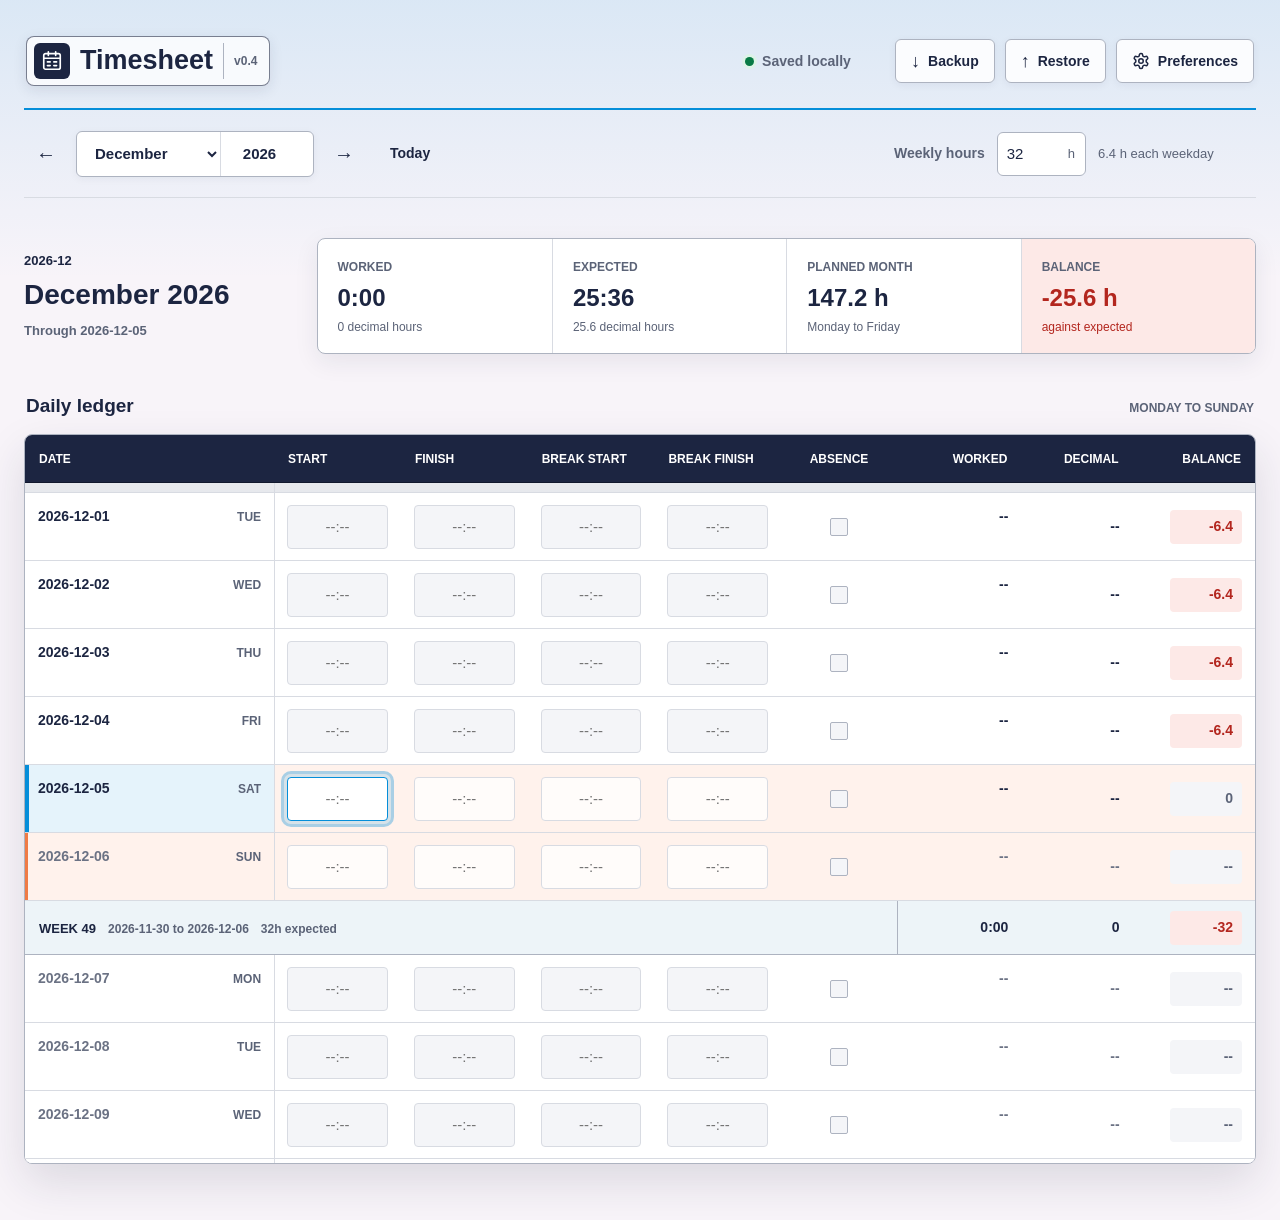
==== commit 256d65e9: "v04 feature update" ====
--- a/index.html
+++ b/index.html
@@ -1,17 +1,18 @@
 <!doctype html>
-<html lang="en">
+<html lang="en" data-design="default-gradient">
 <head>
   <meta charset="utf-8">
   <meta name="viewport" content="width=device-width, initial-scale=1">
-  <meta name="color-scheme" content="light">
+  <meta name="color-scheme" content="light dark">
   <title>Timesheet</title>
   <link rel="stylesheet" href="styles.css">
+  <script defer src="js/i18n.js"></script>
   <script defer src="js/core.js"></script>
   <script defer src="js/storage.js"></script>
   <script defer src="js/app.js"></script>
 </head>
 <body data-app-status="loading">
-  <a class="skip-link" href="#timesheetTable">Skip to timesheet</a>
+  <a class="skip-link" href="#timesheetTable" data-i18n="skip.timesheet">Skip to timesheet</a>
 
   <div class="app-shell">
     <header class="app-header">
@@ -24,11 +25,11 @@
             </svg>
           </span>
           <h1>Timesheet</h1>
-          <span class="app-version" data-app-version>v0.3</span>
+          <span class="app-version" data-app-version>v0.4</span>
         </div>
       </div>
 
-      <button id="menuButton" class="icon-button mobile-menu-button" type="button" aria-label="Open menu" aria-controls="headerActions" aria-expanded="false">
+      <button id="menuButton" class="icon-button mobile-menu-button" type="button" aria-label="Open menu" data-i18n-aria-label="menu.open" aria-controls="headerActions" aria-expanded="false">
         <svg aria-hidden="true" viewBox="0 0 24 24" width="20" height="20" fill="none" stroke="currentColor" stroke-width="2" stroke-linecap="round">
           <path d="M4 6h16M4 12h16M4 18h16"></path>
         </svg>
@@ -37,50 +38,50 @@
       <div id="headerActions" class="header-actions" data-open="false">
         <p id="saveStatus" class="save-status" data-tone="neutral" role="status" aria-live="polite">
           <span class="status-dot" aria-hidden="true"></span>
-          <span data-status-text>Loading</span>
+          <span data-status-text data-i18n="status.loading">Loading</span>
         </p>
         <button id="exportButton" class="button button-secondary" type="button">
           <span class="button-icon" aria-hidden="true">&#8595;</span>
-          Backup
+          <span data-i18n="action.backup">Backup</span>
         </button>
         <button id="restoreButton" class="button button-secondary" type="button">
           <span class="button-icon" aria-hidden="true">&#8593;</span>
-          Restore
+          <span data-i18n="action.restore">Restore</span>
         </button>
         <button id="settingsButton" class="button button-secondary" type="button">
           <svg aria-hidden="true" viewBox="0 0 24 24" width="18" height="18" fill="none" stroke="currentColor" stroke-width="2" stroke-linecap="round" stroke-linejoin="round">
             <path d="M12.22 2h-.44a2 2 0 0 0-2 2v.18a2 2 0 0 1-1 1.73l-.43.25a2 2 0 0 1-2 0l-.15-.08a2 2 0 0 0-2.73.73l-.22.38a2 2 0 0 0 .73 2.73l.15.09a2 2 0 0 1 1 1.74v.5a2 2 0 0 1-1 1.74l-.15.09a2 2 0 0 0-.73 2.73l.22.38a2 2 0 0 0 2.73.73l.15-.08a2 2 0 0 1 2 0l.43.25a2 2 0 0 1 1 1.73V20a2 2 0 0 0 2 2h.44a2 2 0 0 0 2-2v-.18a2 2 0 0 1 1-1.73l.43-.25a2 2 0 0 1 2 0l.15.08a2 2 0 0 0 2.73-.73l.22-.38a2 2 0 0 0-.73-2.73l-.15-.09a2 2 0 0 1-1-1.74v-.5a2 2 0 0 1 1-1.74l.15-.09a2 2 0 0 0 .73-2.73l-.22-.38a2 2 0 0 0-2.73-.73l-.15.08a2 2 0 0 1-2 0l-.43-.25a2 2 0 0 1-1-1.73V4a2 2 0 0 0-2-2z"></path>
             <circle cx="12" cy="12" r="3"></circle>
           </svg>
-          Preferences
+          <span data-i18n="action.preferences">Preferences</span>
         </button>
         <input id="restoreInput" class="visually-hidden" type="file" accept="application/json,.json" tabindex="-1">
       </div>
     </header>
 
     <main>
-      <section class="period-bar" aria-label="Timesheet period and schedule">
-        <nav class="period-navigation" aria-label="Month navigation">
-          <button id="previousMonth" class="icon-button" type="button" aria-label="Previous month" title="Previous month">
+      <section class="period-bar" aria-label="Timesheet period and schedule" data-i18n-aria-label="period.label">
+        <nav class="period-navigation" aria-label="Month navigation" data-i18n-aria-label="period.navigation">
+          <button id="previousMonth" class="icon-button" type="button" aria-label="Previous month" title="Previous month" data-i18n-aria-label="period.previousMonth" data-i18n-title="period.previousMonth">
             <span aria-hidden="true">&#8592;</span>
           </button>
 
           <div class="period-picker">
-            <label class="visually-hidden" for="monthSelect">Month</label>
-            <select id="monthSelect" aria-label="Month"></select>
-
-            <label class="visually-hidden" for="yearInput">Year</label>
-            <input id="yearInput" class="year-input" type="number" min="1900" max="9999" step="1" inputmode="numeric" aria-label="Year">
-          </div>
-
-          <button id="nextMonth" class="icon-button" type="button" aria-label="Next month" title="Next month">
+            <label class="visually-hidden" for="monthSelect" data-i18n="period.month">Month</label>
+            <select id="monthSelect" aria-label="Month" data-i18n-aria-label="period.month"></select>
+
+            <label class="visually-hidden" for="yearInput" data-i18n="period.year">Year</label>
+            <input id="yearInput" class="year-input" type="number" min="1900" max="9999" step="1" inputmode="numeric" aria-label="Year" data-i18n-aria-label="period.year">
+          </div>
+
+          <button id="nextMonth" class="icon-button" type="button" aria-label="Next month" title="Next month" data-i18n-aria-label="period.nextMonth" data-i18n-title="period.nextMonth">
             <span aria-hidden="true">&#8594;</span>
           </button>
-          <button id="todayButton" class="button button-quiet" type="button">Today</button>
+          <button id="todayButton" class="button button-quiet" type="button" data-i18n="period.today">Today</button>
         </nav>
 
         <div class="schedule-control">
-          <label for="weeklyHours">Weekly hours</label>
+          <label for="weeklyHours" data-i18n="schedule.weeklyHours">Weekly hours</label>
           <div class="number-field">
             <input id="weeklyHours" type="number" min="0" max="168" step="0.1" inputmode="decimal" aria-describedby="scheduleMessage dailyTarget">
             <span aria-hidden="true">h</span>
@@ -97,59 +98,61 @@
           <p id="summaryCutoff" class="summary-cutoff"></p>
         </div>
 
-        <dl class="summary-strip" aria-label="Monthly summary">
+        <dl class="summary-strip" aria-label="Monthly summary" data-i18n-aria-label="summary.label">
           <div class="summary-metric">
-            <dt>Worked</dt>
+            <dt data-i18n="summary.worked">Worked</dt>
             <dd id="monthWorked">--</dd>
             <span id="monthWorkedDecimal" class="metric-detail">--</span>
           </div>
           <div class="summary-metric">
-            <dt>Expected</dt>
+            <dt data-i18n="summary.expected">Expected</dt>
             <dd id="monthExpected">--</dd>
-            <span class="metric-detail">decimal hours</span>
+            <span id="monthExpectedDecimal" class="metric-detail">--</span>
           </div>
           <div class="summary-metric">
-            <dt>Planned month</dt>
+            <dt data-i18n="summary.plannedMonth">Planned month</dt>
             <dd id="monthPlanned">--</dd>
-            <span class="metric-detail">Monday to Friday</span>
+            <span class="metric-detail" data-i18n="summary.mondayFriday">Monday to Friday</span>
           </div>
           <div id="monthBalanceMetric" class="summary-metric summary-balance" data-balance="neutral">
-            <dt>Balance</dt>
+            <dt data-i18n="summary.balance">Balance</dt>
             <dd id="monthBalance">--</dd>
-            <span class="metric-detail">against expected</span>
+            <span class="metric-detail" data-i18n="summary.againstExpected">against expected</span>
           </div>
         </dl>
       </section>
 
       <section class="ledger-section" aria-labelledby="ledgerHeading">
         <div class="ledger-heading">
-          <h2 id="ledgerHeading">Daily ledger</h2>
-          <p>Monday to Sunday</p>
+          <h2 id="ledgerHeading" data-i18n="ledger.title">Daily ledger</h2>
+          <p data-i18n="ledger.mondaySunday">Monday to Sunday</p>
         </div>
 
         <div class="table-frame">
           <table id="timesheetTable">
-            <caption class="visually-hidden">Daily times and weekly summaries for the selected month</caption>
+            <caption class="visually-hidden" data-i18n="ledger.caption">Daily times and weekly summaries for the selected month</caption>
             <colgroup>
               <col class="date-column">
               <col class="time-column">
               <col class="time-column">
               <col class="time-column">
               <col class="time-column">
+              <col class="absence-column">
               <col class="result-column">
               <col class="decimal-column">
               <col class="balance-column">
             </colgroup>
             <thead>
               <tr>
-                <th scope="col">Date</th>
-                <th scope="col">Start</th>
-                <th scope="col">Finish</th>
-                <th scope="col">Break start</th>
-                <th scope="col">Break finish</th>
-                <th scope="col">Worked</th>
-                <th scope="col">Decimal</th>
-                <th scope="col">Balance</th>
+                <th scope="col" data-i18n="column.date">Date</th>
+                <th scope="col" data-i18n="column.start">Start</th>
+                <th scope="col" data-i18n="column.finish">Finish</th>
+                <th scope="col" data-i18n="column.breakStart">Break start</th>
+                <th scope="col" data-i18n="column.breakFinish">Break finish</th>
+                <th scope="col" class="absence-heading" data-i18n="column.absence">Absence</th>
+                <th scope="col" data-i18n="column.worked">Worked</th>
+                <th scope="col" data-i18n="column.decimal">Decimal</th>
+                <th scope="col" data-i18n="column.balance">Balance</th>
               </tr>
             </thead>
             <tbody id="ledgerBody"></tbody>
@@ -161,8 +164,8 @@
 
   <dialog id="settingsDialog" class="settings-dialog" aria-labelledby="settingsTitle">
     <header class="settings-dialog-header">
-      <h2 id="settingsTitle">Preferences</h2>
-      <button id="settingsCloseButton" class="icon-button settings-close-button" type="button" aria-label="Close preferences" title="Close preferences">
+      <h2 id="settingsTitle" data-i18n="preferences.title">Preferences</h2>
+      <button id="settingsCloseButton" class="icon-button settings-close-button" type="button" aria-label="Close preferences" title="Close preferences" data-i18n-aria-label="preferences.close" data-i18n-title="preferences.close">
         <svg aria-hidden="true" viewBox="0 0 24 24" width="20" height="20" fill="none" stroke="currentColor" stroke-width="2" stroke-linecap="round">
           <path d="M18 6 6 18M6 6l12 12"></path>
         </svg>
@@ -171,16 +174,10 @@
 
     <div class="settings-dialog-body">
       <section class="settings-section" aria-labelledby="displaySettingsHeading">
-        <h3 id="displaySettingsHeading">Display</h3>
+        <h3 id="displaySettingsHeading" data-i18n="preferences.display">Display</h3>
 
         <div class="setting-row">
-          <span class="setting-icon" aria-hidden="true">
-            <svg viewBox="0 0 24 24" width="18" height="18" fill="none" stroke="currentColor" stroke-width="2" stroke-linecap="round" stroke-linejoin="round">
-              <path d="M8 2v4M16 2v4M3 10h18"></path>
-              <rect width="18" height="18" x="3" y="4" rx="2"></rect>
-            </svg>
-          </span>
-          <label for="dateFormatSelect">Date format</label>
+          <label for="dateFormatSelect" data-i18n="preferences.dateFormat">Date format</label>
           <select id="dateFormatSelect">
             <option value="iso">YYYY-MM-DD</option>
             <option value="day-month-year-dots">DD.MM.YYYY</option>
@@ -191,35 +188,31 @@
           </select>
         </div>
 
-        <div class="setting-row is-disabled">
-          <span class="setting-icon" aria-hidden="true">
-            <svg viewBox="0 0 24 24" width="18" height="18" fill="none" stroke="currentColor" stroke-width="2" stroke-linecap="round" stroke-linejoin="round">
-              <path d="M5 22V4M5 4c5-3 9 3 14 0v11c-5 3-9-3-14 0"></path>
-            </svg>
-          </span>
-          <label for="languageSelect">Language</label>
-          <select id="languageSelect" disabled aria-disabled="true" title="Language selection is planned for a future release">
-            <option value="en">English</option>
-            <option value="de">German</option>
-          </select>
-        </div>
-
-        <div class="setting-row is-disabled">
-          <span class="setting-icon design-swatch" aria-hidden="true"></span>
-          <label for="designSelect">Design</label>
-          <select id="designSelect" disabled aria-disabled="true" title="More designs are planned for a future release">
-            <option value="default-gradient">Default gradient</option>
-          </select>
+        <div class="setting-row">
+          <label for="languageSelect" data-i18n="preferences.language">Language</label>
+          <select id="languageSelect"></select>
+        </div>
+
+        <div class="setting-row">
+          <label for="designSelect" data-i18n="preferences.design">Design</label>
+          <div class="design-select-control">
+            <select id="designSelect" class="design-select" data-preview="default-gradient">
+              <option value="default-gradient" data-i18n="design.defaultGradient">Morning Fog</option>
+              <option value="midnight-fog" data-i18n="design.midnightFog">Midnight Fog</option>
+              <option value="ember-coast" data-i18n="design.emberCoast">Ember Coast</option>
+            </select>
+            <span class="design-preview" aria-hidden="true"></span>
+          </div>
         </div>
       </section>
 
       <section class="settings-section about-section" aria-labelledby="aboutHeading">
-        <h3 id="aboutHeading">About</h3>
-        <p class="about-product" data-about-version>Timesheet v0.3</p>
+        <h3 id="aboutHeading" data-i18n="preferences.about">About</h3>
+        <p class="about-product" data-about-version>Timesheet v0.4</p>
         <div class="about-details">
-          <p>Local work time tracker.</p>
-          <p>MIT licence.</p>
-          <a href="https://github.com/reery/Timesheet" target="_blank" rel="noopener noreferrer" aria-label="Timesheet repository on GitHub (opens in a new tab)">https://github.com/reery/Timesheet</a>
+          <p data-i18n="about.localTracker">Local work time tracker.</p>
+          <p data-i18n="about.license">MIT licence.</p>
+          <a href="https://github.com/reery/Timesheet" target="_blank" rel="noopener noreferrer" aria-label="Timesheet repository on GitHub (opens in a new tab)" data-i18n-aria-label="about.repository">https://github.com/reery/Timesheet</a>
         </div>
       </section>
     </div>
--- a/styles.css
+++ b/styles.css
@@ -9,6 +9,7 @@
   --line-strong: #adb3c0;
   --accent: #058ed9;
   --accent-strong: #1c2541;
+  --accent-action: #1c2541;
   --accent-soft: #e5f3fb;
   --weekend: #fff2ec;
   --weekend-line: #ef7b45;
@@ -18,7 +19,27 @@
   --negative-soft: #fde9e7;
   --warning: #9a4b26;
   --warning-soft: #ffede4;
+  --page-gradient: linear-gradient(180deg, rgba(5, 142, 217, 0.12) 0, rgba(248, 244, 249, 0) 280px) 0 0 / 100% 360px no-repeat;
+  --focus-ring: rgba(5, 142, 217, 0.34);
+  --focus-shadow: rgba(5, 142, 217, 0.16);
+  --surface-translucent: rgba(255, 255, 255, 0.76);
+  --control-surface: rgba(255, 255, 255, 0.88);
+  --brand-border: rgba(28, 37, 65, 0.58);
+  --table-heading: #1c2541;
+  --table-heading-line: #11182d;
+  --week-summary: #edf4f8;
+  --dialog-backdrop: rgba(28, 37, 65, 0.28);
   --shadow: 0 18px 45px rgba(28, 37, 65, 0.13);
+  --shadow-rgb: 28, 37, 65;
+  --status-ring: rgba(91, 99, 119, 0.12);
+  --preview-border: rgba(28, 37, 65, 0.2);
+  --preview-inset: rgba(255, 255, 255, 0.28);
+  --adjacent-ink: #697084;
+  --adjacent-overlay: rgba(216, 219, 226, 0.62);
+  --future-ink: #6b7284;
+  --error-row: #fff9f8;
+  --weekend-control: rgba(255, 255, 255, 0.72);
+  --checkbox-mark: #ffffff;
   --radius: 8px;
   --font-sans: -apple-system, BlinkMacSystemFont, "SF Pro Text", "Helvetica Neue", Helvetica, Arial, sans-serif;
   --font-display: "SF Pro Display", -apple-system, BlinkMacSystemFont, "Helvetica Neue", Helvetica, Arial, sans-serif;
@@ -29,6 +50,78 @@
   font-synthesis: none;
 }
 
+html[data-design="ember-coast"] {
+  --page: #f7f8fb;
+  --surface: #ffffff;
+  --surface-soft: #f2f4f7;
+  --ink: #17374d;
+  --muted: #566675;
+  --line: #d8dbe2;
+  --line-strong: #a9b0bc;
+  --accent: #ff9505;
+  --accent-strong: #016fb9;
+  --accent-action: #016fb9;
+  --accent-soft: #fff0d8;
+  --weekend: #fff3ec;
+  --weekend-line: #ec4e20;
+  --page-gradient: linear-gradient(180deg, rgba(255, 149, 5, 0.24) 0, rgba(236, 78, 32, 0.1) 145px, rgba(247, 248, 251, 0) 310px) 0 0 / 100% 390px no-repeat;
+  --focus-ring: rgba(1, 111, 185, 0.34);
+  --focus-shadow: rgba(1, 111, 185, 0.18);
+  --surface-translucent: rgba(255, 255, 255, 0.82);
+  --control-surface: rgba(255, 255, 255, 0.92);
+  --brand-border: rgba(1, 111, 185, 0.58);
+  --table-heading: #016fb9;
+  --table-heading-line: #01578f;
+  --week-summary: #e9f5fc;
+  --dialog-backdrop: rgba(1, 69, 112, 0.28);
+  --shadow: 0 18px 45px rgba(1, 79, 132, 0.15);
+  --checkbox-mark: #17374d;
+}
+
+html[data-design="midnight-fog"] {
+  color-scheme: dark;
+  --page: #0d1721;
+  --surface: #16232d;
+  --surface-soft: #1d2d38;
+  --ink: #edf4f7;
+  --muted: #a6b6c2;
+  --line: #344955;
+  --line-strong: #607785;
+  --accent: #61b7e5;
+  --accent-strong: #8ed1f2;
+  --accent-action: #17658f;
+  --accent-soft: #193c4e;
+  --weekend: #28282e;
+  --weekend-line: #d28b67;
+  --positive: #78dba7;
+  --positive-soft: #173b2c;
+  --negative: #ff9d95;
+  --negative-soft: #472522;
+  --warning: #f0b58e;
+  --warning-soft: #482f22;
+  --page-gradient: linear-gradient(180deg, rgba(97, 183, 229, 0.16) 0, rgba(37, 78, 101, 0.1) 150px, rgba(13, 23, 33, 0) 310px) 0 0 / 100% 390px no-repeat;
+  --focus-ring: rgba(97, 183, 229, 0.56);
+  --focus-shadow: rgba(97, 183, 229, 0.24);
+  --surface-translucent: rgba(22, 35, 45, 0.84);
+  --control-surface: rgba(29, 45, 56, 0.92);
+  --brand-border: rgba(142, 209, 242, 0.46);
+  --table-heading: #204b62;
+  --table-heading-line: #4d7d94;
+  --week-summary: #1b3543;
+  --dialog-backdrop: rgba(2, 8, 13, 0.74);
+  --shadow: 0 18px 45px rgba(0, 0, 0, 0.38);
+  --shadow-rgb: 0, 0, 0;
+  --status-ring: rgba(166, 182, 194, 0.2);
+  --preview-border: rgba(237, 244, 247, 0.34);
+  --preview-inset: rgba(255, 255, 255, 0.12);
+  --adjacent-ink: #8497a5;
+  --adjacent-overlay: rgba(7, 14, 20, 0.5);
+  --future-ink: #8fa1ad;
+  --error-row: #352329;
+  --weekend-control: rgba(35, 45, 51, 0.94);
+  --checkbox-mark: #0d1721;
+}
+
 * {
   box-sizing: border-box;
 }
@@ -44,9 +137,7 @@
   min-height: 100vh;
   margin: 0;
   color: var(--ink);
-  background:
-    linear-gradient(180deg, rgba(5, 142, 217, 0.12) 0, rgba(248, 244, 249, 0) 280px) 0 0 / 100% 360px no-repeat,
-    var(--page);
+  background: var(--page-gradient), var(--page);
   letter-spacing: 0;
   -webkit-font-smoothing: antialiased;
 }
@@ -68,7 +159,7 @@
 input:focus-visible,
 select:focus-visible,
 a:focus-visible {
-  outline: 3px solid rgba(5, 142, 217, 0.34);
+  outline: 3px solid var(--focus-ring);
   outline-offset: 3px;
 }
 
@@ -91,7 +182,7 @@
   left: 10px;
   padding: 9px 12px;
   color: #ffffff;
-  background: var(--accent-strong);
+  background: var(--accent-action);
   border-radius: 4px;
   transform: translateY(-150%);
 }
@@ -123,10 +214,10 @@
   gap: 10px;
   min-height: 50px;
   padding: 6px 12px 6px 7px;
-  background: rgba(255, 255, 255, 0.76);
-  border: 1px solid rgba(28, 37, 65, 0.58);
+  background: var(--surface-translucent);
+  border: 1px solid var(--brand-border);
   border-radius: var(--radius);
-  box-shadow: 0 4px 14px rgba(28, 37, 65, 0.1);
+  box-shadow: 0 4px 14px rgba(var(--shadow-rgb), 0.1);
 }
 
 .brand-icon {
@@ -137,7 +228,7 @@
   height: 36px;
   flex: 0 0 auto;
   color: #ffffff;
-  background: var(--accent-strong);
+  background: var(--accent-action);
   border-radius: 6px;
 }
 
@@ -221,16 +312,15 @@
 }
 
 .button > svg,
-.icon-button > svg,
-.setting-icon > svg {
+.icon-button > svg {
   display: block;
   flex: 0 0 auto;
 }
 
 .button-secondary {
   border-color: var(--line-strong);
-  background: rgba(255, 255, 255, 0.88);
-  box-shadow: 0 2px 8px rgba(28, 37, 65, 0.06);
+  background: var(--control-surface);
+  box-shadow: 0 2px 8px rgba(var(--shadow-rgb), 0.06);
 }
 
 .button-secondary:hover,
@@ -239,7 +329,7 @@
   border-color: var(--accent);
   color: var(--accent-strong);
   background: var(--surface);
-  box-shadow: 0 3px 10px rgba(28, 37, 65, 0.1);
+  box-shadow: 0 3px 10px rgba(var(--shadow-rgb), 0.1);
 }
 
 .button-quiet {
@@ -276,7 +366,7 @@
   flex: 0 0 auto;
   border-radius: 50%;
   background: var(--line-strong);
-  box-shadow: 0 0 0 3px rgba(91, 99, 119, 0.12);
+  box-shadow: 0 0 0 3px var(--status-ring);
 }
 
 .save-status[data-tone="success"] .status-dot {
@@ -318,7 +408,7 @@
   background: var(--surface);
   border: 1px solid var(--line-strong);
   border-radius: var(--radius);
-  box-shadow: 0 24px 70px rgba(28, 37, 65, 0.28);
+  box-shadow: 0 24px 70px rgba(var(--shadow-rgb), 0.28);
 }
 
 .settings-dialog[open] {
@@ -328,7 +418,7 @@
 }
 
 .settings-dialog::backdrop {
-  background: rgba(28, 37, 65, 0.28);
+  background: var(--dialog-backdrop);
   -webkit-backdrop-filter: blur(6px);
   backdrop-filter: blur(6px);
 }
@@ -362,6 +452,9 @@
 }
 
 .settings-close-button {
+  display: inline-flex;
+  align-items: center;
+  justify-content: center;
   flex: 0 0 auto;
 }
 
@@ -390,7 +483,7 @@
 
 .setting-row {
   display: grid;
-  grid-template-columns: 38px minmax(90px, 1fr) minmax(210px, 1.35fr);
+  grid-template-columns: minmax(120px, 0.8fr) minmax(210px, 1.35fr);
   align-items: center;
   gap: 12px;
   min-height: 66px;
@@ -406,7 +499,8 @@
   font-weight: 700;
 }
 
-.setting-row > select {
+.setting-row > select,
+.setting-row > .design-select-control > select {
   width: 100%;
   height: 44px;
   min-width: 0;
@@ -418,39 +512,68 @@
   font-weight: 650;
 }
 
-.setting-row > select:hover:not(:disabled) {
+.setting-row > select:hover:not(:disabled),
+.setting-row > .design-select-control > select:hover:not(:disabled) {
   border-color: var(--accent);
 }
 
-.setting-row > select:disabled {
-  cursor: not-allowed;
-  color: var(--muted);
-  background-color: var(--surface-soft);
-  opacity: 0.78;
-}
-
-.setting-icon {
-  display: inline-flex;
-  align-items: center;
-  justify-content: center;
-  width: 36px;
-  height: 36px;
-  color: var(--accent-strong);
-  background: var(--accent-soft);
-  border: 1px solid rgba(5, 142, 217, 0.22);
-  border-radius: 6px;
-}
-
-.setting-row.is-disabled .setting-icon {
-  color: var(--muted);
-  background: var(--surface-soft);
-  border-color: var(--line);
-}
-
-.setting-row.is-disabled .setting-icon.design-swatch {
-  background:
-    linear-gradient(145deg, rgba(5, 142, 217, 0.42), rgba(248, 244, 249, 0.2) 64%),
-    var(--page);
+.setting-row > .design-select-control {
+  position: relative;
+  min-width: 0;
+}
+
+.setting-row > .design-select-control > select.design-select {
+  -webkit-appearance: none;
+  appearance: none;
+  padding: 0 40px 0 45px;
+}
+
+.design-preview {
+  position: absolute;
+  top: 50%;
+  left: 11px;
+  width: 24px;
+  height: 24px;
+  overflow: hidden;
+  pointer-events: none;
+  transform: translateY(-50%);
+  border: 1px solid var(--preview-border);
+  border-radius: 4px;
+  background-image: linear-gradient(135deg, #058ed9 0, #58b8e8 48%, #f8f4f9 49%, #f8f4f9 100%);
+  box-shadow: inset 0 0 0 1px var(--preview-inset);
+}
+
+.design-select[data-preview="midnight-fog"] + .design-preview {
+  background-image: linear-gradient(135deg, #08131d 0, #193448 58%, #70b5d5 100%);
+}
+
+.design-select[data-preview="midnight-fog"] + .design-preview::after {
+  position: absolute;
+  top: 3px;
+  left: 3px;
+  width: 9px;
+  height: 9px;
+  content: "";
+  border-radius: 50%;
+  box-shadow: 3px -1px 0 #e2f2f7;
+  transform: rotate(-14deg);
+}
+
+.design-select[data-preview="ember-coast"] + .design-preview {
+  background-image: linear-gradient(135deg, #ff9505 0, #ff9505 43%, #ec4e20 44%, #ec4e20 68%, #016fb9 69%, #016fb9 100%);
+}
+
+.design-select-control::after {
+  position: absolute;
+  top: 50%;
+  right: 15px;
+  width: 7px;
+  height: 7px;
+  content: "";
+  pointer-events: none;
+  border-right: 2px solid var(--muted);
+  border-bottom: 2px solid var(--muted);
+  transform: translateY(-70%) rotate(45deg);
 }
 
 .about-product {
@@ -501,7 +624,7 @@
   border: 1px solid var(--line-strong);
   border-radius: 6px;
   background: var(--surface);
-  box-shadow: 0 2px 8px rgba(28, 37, 65, 0.05);
+  box-shadow: 0 2px 8px rgba(var(--shadow-rgb), 0.05);
 }
 
 .period-picker select,
@@ -551,7 +674,7 @@
 
 .number-field:focus-within {
   border-color: var(--accent);
-  box-shadow: 0 0 0 3px rgba(5, 142, 217, 0.16);
+  box-shadow: 0 0 0 3px var(--focus-shadow);
 }
 
 .number-field input {
@@ -625,7 +748,7 @@
   border: 1px solid var(--line-strong);
   border-radius: var(--radius);
   background: var(--surface);
-  box-shadow: 0 8px 24px rgba(28, 37, 65, 0.08);
+  box-shadow: 0 8px 24px rgba(var(--shadow-rgb), 0.08);
 }
 
 .summary-metric {
@@ -717,7 +840,7 @@
 
 table {
   width: 100%;
-  min-width: 1090px;
+  min-width: 1106px;
   border-collapse: separate;
   border-spacing: 0;
   table-layout: fixed;
@@ -729,7 +852,11 @@
 }
 
 .time-column {
-  width: 136px;
+  width: 114px;
+}
+
+.absence-column {
+  width: 104px;
 }
 
 .result-column {
@@ -751,8 +878,8 @@
   height: 48px;
   padding: 0 14px;
   color: #ffffff;
-  background: #1c2541;
-  border-bottom: 1px solid #11182d;
+  background: var(--table-heading);
+  border-bottom: 1px solid var(--table-heading-line);
   font-size: 12px;
   font-weight: 750;
   text-align: left;
@@ -766,6 +893,12 @@
 
 thead th:nth-last-child(-n + 3) {
   text-align: right;
+}
+
+thead th.absence-heading {
+  padding-right: 6px;
+  padding-left: 6px;
+  text-align: center;
 }
 
 tbody th,
@@ -834,8 +967,8 @@
 
 .day-row.is-adjacent th,
 .day-row.is-adjacent td {
-  color: #697084;
-  background-image: linear-gradient(rgba(216, 219, 226, 0.62), rgba(216, 219, 226, 0.62));
+  color: var(--adjacent-ink);
+  background-image: linear-gradient(var(--adjacent-overlay), var(--adjacent-overlay));
 }
 
 .day-row.is-adjacent.is-weekend th,
@@ -854,12 +987,12 @@
 }
 
 .day-row.is-future:not(.is-today) {
-  color: #6b7284;
+  color: var(--future-ink);
 }
 
 .day-row.has-error th,
 .day-row.has-error td {
-  background-color: #fff9f8;
+  background-color: var(--error-row);
 }
 
 .day-row.has-error.is-weekend th,
@@ -882,7 +1015,7 @@
 }
 
 .is-weekend .time-input {
-  background: rgba(255, 255, 255, 0.72);
+  background: var(--weekend-control);
 }
 
 .time-input:hover {
@@ -892,11 +1025,72 @@
 .time-input:focus {
   border-color: var(--accent);
   background: var(--surface);
-  box-shadow: 0 0 0 3px rgba(5, 142, 217, 0.16);
+  box-shadow: 0 0 0 3px var(--focus-shadow);
 }
 
 .time-input[aria-invalid="true"] {
   border-color: var(--negative);
+}
+
+.absence-cell {
+  padding-right: 4px;
+  padding-left: 4px;
+  text-align: center;
+}
+
+.absence-control {
+  display: inline-flex;
+  width: 44px;
+  height: 44px;
+  align-items: center;
+  justify-content: center;
+  cursor: pointer;
+}
+
+.absence-input {
+  display: grid;
+  width: 18px;
+  height: 18px;
+  margin: 0;
+  padding: 0;
+  place-items: center;
+  appearance: none;
+  -webkit-appearance: none;
+  border: 1px solid var(--line-strong);
+  border-radius: 2px;
+  background: var(--surface-soft);
+  cursor: pointer;
+}
+
+.absence-input::before {
+  width: 9px;
+  height: 5px;
+  border: solid var(--checkbox-mark);
+  border-width: 0 0 2px 2px;
+  content: "";
+  transform: translateY(-1px) rotate(-45deg) scale(0);
+}
+
+.absence-input:checked {
+  border-color: var(--accent);
+  background: var(--accent);
+}
+
+.absence-input:checked::before {
+  transform: translateY(-1px) rotate(-45deg) scale(1);
+}
+
+.day-row.is-absence .time-input:disabled {
+  color: var(--muted);
+  border-color: var(--line);
+  background: var(--surface-soft);
+  opacity: 0.68;
+  cursor: not-allowed;
+  -webkit-text-fill-color: var(--muted);
+}
+
+.day-row.is-absence .work-note {
+  color: var(--muted);
 }
 
 .result-cell,
@@ -920,7 +1114,7 @@
   display: block;
   min-height: 16px;
   margin-top: 4px;
-  color: var(--accent-strong);
+  color: var(--positive);
   font-size: 12px;
   font-weight: 700;
   white-space: nowrap;
@@ -957,7 +1151,7 @@
   padding-top: 8px;
   padding-bottom: 8px;
   color: var(--ink);
-  background: #edf4f8;
+  background: var(--week-summary);
   border-bottom: 1px solid var(--line-strong);
 }
 
@@ -1017,8 +1211,14 @@
   }
 
   .app-header {
+    position: sticky;
+    z-index: 40;
+    top: 0;
     min-height: 64px;
-    padding-bottom: 16px;
+    padding: 8px 2px;
+    background: transparent;
+    -webkit-backdrop-filter: blur(12px);
+    backdrop-filter: blur(12px);
   }
 
   .brand-block h1 {
@@ -1047,7 +1247,7 @@
     justify-content: center;
     margin-left: auto;
     border-color: var(--line-strong);
-    background: rgba(255, 255, 255, 0.88);
+    background: var(--control-surface);
   }
 
   .header-actions {
@@ -1065,7 +1265,7 @@
     background: var(--surface);
     border: 1px solid var(--line-strong);
     border-radius: var(--radius);
-    box-shadow: 0 16px 36px rgba(28, 37, 65, 0.2);
+    box-shadow: 0 16px 36px rgba(var(--shadow-rgb), 0.2);
   }
 
   .header-actions[data-open="true"] {
@@ -1141,8 +1341,17 @@
     max-height: calc(100vh - 96px);
   }
 
+  table {
+    min-width: 1060px;
+  }
+
   .date-column {
-    width: 190px;
+    width: 160px;
+  }
+
+  .date-line {
+    justify-content: flex-start;
+    gap: 8px;
   }
 
   .row-message {
@@ -1164,8 +1373,8 @@
   }
 
   .setting-row {
-    grid-template-columns: 32px max-content minmax(0, 1fr);
-    gap: 7px;
+    grid-template-columns: minmax(82px, max-content) minmax(0, 1fr);
+    gap: 10px;
     min-height: 62px;
     padding: 8px 0;
   }
@@ -1182,10 +1391,6 @@
     white-space: nowrap;
   }
 
-  .setting-icon {
-    width: 32px;
-    height: 32px;
-  }
 }
 
 @media (max-width: 430px) {
@@ -1216,6 +1421,15 @@
 }
 
 @media (max-width: 350px) {
+  .setting-row {
+    grid-template-columns: minmax(0, 1fr);
+    gap: 5px;
+  }
+
+  .setting-row > select {
+    width: 100%;
+  }
+
   .summary-strip {
     grid-template-columns: 1fr;
   }
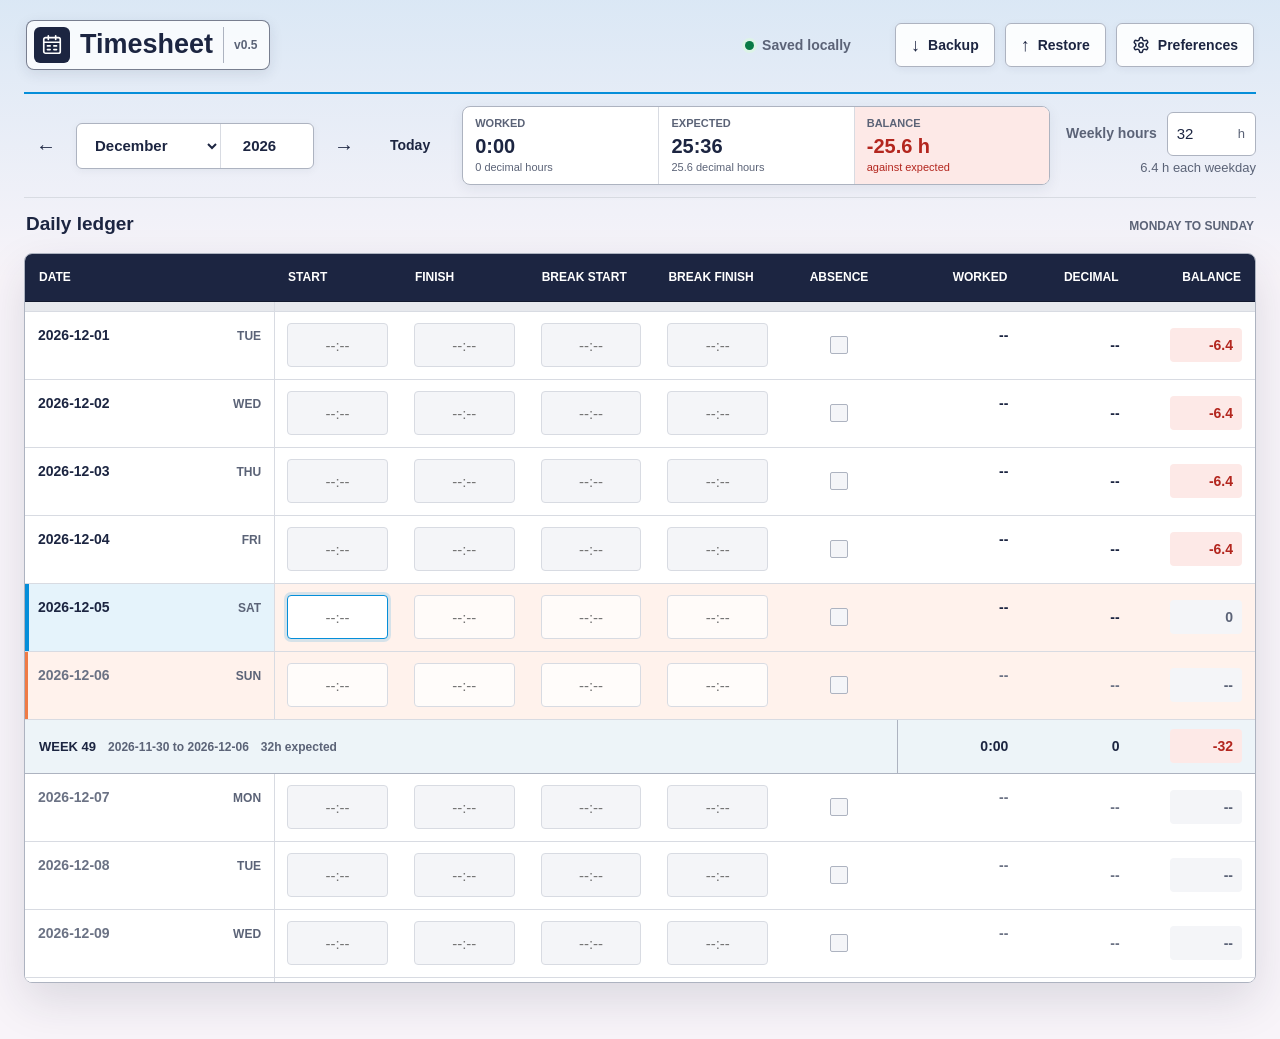
==== commit 3c0910ae: "v05 release" ====
--- a/index.html
+++ b/index.html
@@ -7,8 +7,13 @@
   <title>Timesheet</title>
   <link rel="stylesheet" href="styles.css">
   <script defer src="js/i18n.js"></script>
+  <script defer src="js/designs.js"></script>
   <script defer src="js/core.js"></script>
+  <script defer src="js/model.js"></script>
   <script defer src="js/storage.js"></script>
+  <script defer src="js/menu.js"></script>
+  <script defer src="js/preferences.js"></script>
+  <script defer src="js/ledger.js"></script>
   <script defer src="js/app.js"></script>
 </head>
 <body data-app-status="loading">
@@ -24,8 +29,8 @@
               <path d="M8 2v4M16 2v4M3 9h18M7 13h3M14 13h3M7 17h3M14 17h3"></path>
             </svg>
           </span>
-          <h1>Timesheet</h1>
-          <span class="app-version" data-app-version>v0.4</span>
+          <h1 data-i18n="app.name">Timesheet</h1>
+          <span class="app-version" data-app-version>v0.5</span>
         </div>
       </div>
 
@@ -40,15 +45,15 @@
           <span class="status-dot" aria-hidden="true"></span>
           <span data-status-text data-i18n="status.loading">Loading</span>
         </p>
-        <button id="exportButton" class="button button-secondary" type="button">
+        <button id="exportButton" class="button button-secondary" type="button" data-action="backup">
           <span class="button-icon" aria-hidden="true">&#8595;</span>
           <span data-i18n="action.backup">Backup</span>
         </button>
-        <button id="restoreButton" class="button button-secondary" type="button">
+        <button id="restoreButton" class="button button-secondary" type="button" data-action="restore">
           <span class="button-icon" aria-hidden="true">&#8593;</span>
           <span data-i18n="action.restore">Restore</span>
         </button>
-        <button id="settingsButton" class="button button-secondary" type="button">
+        <button id="settingsButton" class="button button-secondary" type="button" data-action="preferences">
           <svg aria-hidden="true" viewBox="0 0 24 24" width="18" height="18" fill="none" stroke="currentColor" stroke-width="2" stroke-linecap="round" stroke-linejoin="round">
             <path d="M12.22 2h-.44a2 2 0 0 0-2 2v.18a2 2 0 0 1-1 1.73l-.43.25a2 2 0 0 1-2 0l-.15-.08a2 2 0 0 0-2.73.73l-.22.38a2 2 0 0 0 .73 2.73l.15.09a2 2 0 0 1 1 1.74v.5a2 2 0 0 1-1 1.74l-.15.09a2 2 0 0 0-.73 2.73l.22.38a2 2 0 0 0 2.73.73l.15-.08a2 2 0 0 1 2 0l.43.25a2 2 0 0 1 1 1.73V20a2 2 0 0 0 2 2h.44a2 2 0 0 0 2-2v-.18a2 2 0 0 1 1-1.73l.43-.25a2 2 0 0 1 2 0l.15.08a2 2 0 0 0 2.73-.73l.22-.38a2 2 0 0 0-.73-2.73l-.15-.09a2 2 0 0 1-1-1.74v-.5a2 2 0 0 1 1-1.74l.15-.09a2 2 0 0 0 .73-2.73l-.22-.38a2 2 0 0 0-2.73-.73l-.15.08a2 2 0 0 1-2 0l-.43-.25a2 2 0 0 1-1-1.73V4a2 2 0 0 0-2-2z"></path>
             <circle cx="12" cy="12" r="3"></circle>
@@ -80,6 +85,24 @@
           <button id="todayButton" class="button button-quiet" type="button" data-i18n="period.today">Today</button>
         </nav>
 
+        <dl class="summary-strip" aria-label="Monthly summary" data-i18n-aria-label="summary.label">
+          <div class="summary-metric">
+            <dt data-i18n="summary.worked">Worked</dt>
+            <dd id="monthWorked" class="metric-value">--</dd>
+            <dd id="monthWorkedDecimal" class="metric-detail">--</dd>
+          </div>
+          <div class="summary-metric">
+            <dt data-i18n="summary.expected">Expected</dt>
+            <dd id="monthExpected" class="metric-value">--</dd>
+            <dd id="monthExpectedDecimal" class="metric-detail">--</dd>
+          </div>
+          <div id="monthBalanceMetric" class="summary-metric summary-balance" data-balance="neutral">
+            <dt data-i18n="summary.balance">Balance</dt>
+            <dd id="monthBalance" class="metric-value">--</dd>
+            <dd class="metric-detail" data-i18n="summary.againstExpected">against expected</dd>
+          </div>
+        </dl>
+
         <div class="schedule-control">
           <label for="weeklyHours" data-i18n="schedule.weeklyHours">Weekly hours</label>
           <div class="number-field">
@@ -91,37 +114,6 @@
         </div>
       </section>
 
-      <section class="month-overview" aria-labelledby="monthHeading">
-        <div class="overview-heading">
-          <p id="monthKeyLabel" class="eyebrow"></p>
-          <h2 id="monthHeading"></h2>
-          <p id="summaryCutoff" class="summary-cutoff"></p>
-        </div>
-
-        <dl class="summary-strip" aria-label="Monthly summary" data-i18n-aria-label="summary.label">
-          <div class="summary-metric">
-            <dt data-i18n="summary.worked">Worked</dt>
-            <dd id="monthWorked">--</dd>
-            <span id="monthWorkedDecimal" class="metric-detail">--</span>
-          </div>
-          <div class="summary-metric">
-            <dt data-i18n="summary.expected">Expected</dt>
-            <dd id="monthExpected">--</dd>
-            <span id="monthExpectedDecimal" class="metric-detail">--</span>
-          </div>
-          <div class="summary-metric">
-            <dt data-i18n="summary.plannedMonth">Planned month</dt>
-            <dd id="monthPlanned">--</dd>
-            <span class="metric-detail" data-i18n="summary.mondayFriday">Monday to Friday</span>
-          </div>
-          <div id="monthBalanceMetric" class="summary-metric summary-balance" data-balance="neutral">
-            <dt data-i18n="summary.balance">Balance</dt>
-            <dd id="monthBalance">--</dd>
-            <span class="metric-detail" data-i18n="summary.againstExpected">against expected</span>
-          </div>
-        </dl>
-      </section>
-
       <section class="ledger-section" aria-labelledby="ledgerHeading">
         <div class="ledger-heading">
           <h2 id="ledgerHeading" data-i18n="ledger.title">Daily ledger</h2>
@@ -131,29 +123,9 @@
         <div class="table-frame">
           <table id="timesheetTable">
             <caption class="visually-hidden" data-i18n="ledger.caption">Daily times and weekly summaries for the selected month</caption>
-            <colgroup>
-              <col class="date-column">
-              <col class="time-column">
-              <col class="time-column">
-              <col class="time-column">
-              <col class="time-column">
-              <col class="absence-column">
-              <col class="result-column">
-              <col class="decimal-column">
-              <col class="balance-column">
-            </colgroup>
+            <colgroup id="timesheetColgroup"></colgroup>
             <thead>
-              <tr>
-                <th scope="col" data-i18n="column.date">Date</th>
-                <th scope="col" data-i18n="column.start">Start</th>
-                <th scope="col" data-i18n="column.finish">Finish</th>
-                <th scope="col" data-i18n="column.breakStart">Break start</th>
-                <th scope="col" data-i18n="column.breakFinish">Break finish</th>
-                <th scope="col" class="absence-heading" data-i18n="column.absence">Absence</th>
-                <th scope="col" data-i18n="column.worked">Worked</th>
-                <th scope="col" data-i18n="column.decimal">Decimal</th>
-                <th scope="col" data-i18n="column.balance">Balance</th>
-              </tr>
+              <tr id="ledgerHeaderRow"></tr>
             </thead>
             <tbody id="ledgerBody"></tbody>
           </table>
@@ -196,11 +168,7 @@
         <div class="setting-row">
           <label for="designSelect" data-i18n="preferences.design">Design</label>
           <div class="design-select-control">
-            <select id="designSelect" class="design-select" data-preview="default-gradient">
-              <option value="default-gradient" data-i18n="design.defaultGradient">Morning Fog</option>
-              <option value="midnight-fog" data-i18n="design.midnightFog">Midnight Fog</option>
-              <option value="ember-coast" data-i18n="design.emberCoast">Ember Coast</option>
-            </select>
+            <select id="designSelect" class="design-select" data-preview="default-gradient"></select>
             <span class="design-preview" aria-hidden="true"></span>
           </div>
         </div>
@@ -208,7 +176,7 @@
 
       <section class="settings-section about-section" aria-labelledby="aboutHeading">
         <h3 id="aboutHeading" data-i18n="preferences.about">About</h3>
-        <p class="about-product" data-about-version>Timesheet v0.4</p>
+        <p class="about-product" data-about-version>Timesheet v0.5</p>
         <div class="about-details">
           <p data-i18n="about.localTracker">Local work time tracker.</p>
           <p data-i18n="about.license">MIT licence.</p>
--- a/styles.css
+++ b/styles.css
@@ -194,7 +194,7 @@
 .app-shell {
   width: min(1480px, calc(100% - 48px));
   margin: 0 auto;
-  padding: 32px 0 56px;
+  padding: 16px 0 56px;
 }
 
 .app-header {
@@ -233,7 +233,6 @@
 }
 
 .brand-block h1,
-.overview-heading h2,
 .ledger-heading h2 {
   margin: 0;
   font-family: var(--font-display);
@@ -260,19 +259,9 @@
   font-variant-numeric: tabular-nums;
 }
 
-.eyebrow {
-  margin: 0 0 7px;
-  color: var(--accent-strong);
-  font-size: 13px;
-  font-weight: 750;
-  letter-spacing: 0;
-  text-transform: uppercase;
-}
-
 .header-actions,
 .period-navigation,
-.period-picker,
-.schedule-control {
+.period-picker {
   display: flex;
   align-items: center;
 }
@@ -340,6 +329,16 @@
 .icon-button:active {
   background: var(--accent-soft);
   box-shadow: none;
+}
+
+.button:disabled,
+.icon-button:disabled {
+  color: var(--muted);
+  border-color: transparent;
+  background: transparent;
+  box-shadow: none;
+  cursor: not-allowed;
+  opacity: 0.55;
 }
 
 .icon-button {
@@ -606,11 +605,11 @@
 }
 
 .period-bar {
-  display: flex;
+  display: grid;
+  grid-template-columns: max-content minmax(0, 1fr) max-content;
   align-items: center;
-  justify-content: space-between;
-  gap: 32px;
-  min-height: 88px;
+  gap: 16px;
+  padding: 12px 0;
   border-bottom: 1px solid var(--line);
 }
 
@@ -651,15 +650,27 @@
 }
 
 .schedule-control {
-  position: relative;
-  gap: 12px;
-  min-height: 52px;
+  display: grid;
+  grid-template-areas:
+    "label input"
+    "target target"
+    "message message";
+  grid-template-columns: max-content max-content;
+  align-items: center;
+  column-gap: 10px;
+  row-gap: 2px;
+  min-width: 0;
 }
 
 .schedule-control > label {
+  grid-area: label;
   color: var(--muted);
   font-size: 14px;
   font-weight: 700;
+}
+
+.schedule-control .number-field {
+  grid-area: input;
 }
 
 .number-field {
@@ -700,60 +711,40 @@
 }
 
 .field-message {
-  position: absolute;
-  top: 47px;
-  right: 0;
+  grid-area: message;
+  justify-self: end;
   margin: 0;
   color: var(--negative);
   font-size: 12px;
   font-weight: 650;
+  text-align: right;
 }
 
 .daily-target {
-  min-width: 158px;
+  grid-area: target;
+  justify-self: end;
+  min-width: 0;
   margin: 0;
   color: var(--muted);
   font-size: 13px;
-}
-
-.month-overview {
-  display: grid;
-  grid-template-columns: minmax(210px, 0.8fr) minmax(760px, 3fr);
-  align-items: stretch;
-  gap: 42px;
-  padding: 40px 0 36px;
-}
-
-.overview-heading {
-  align-self: center;
-}
-
-.overview-heading h2 {
-  font-size: 28px;
-  line-height: 1.2;
-}
-
-.summary-cutoff {
-  margin: 10px 0 0;
-  color: var(--muted);
-  font-size: 13px;
-  font-weight: 600;
+  text-align: right;
 }
 
 .summary-strip {
   display: grid;
-  grid-template-columns: repeat(4, minmax(0, 1fr));
+  grid-template-columns: repeat(3, minmax(0, 1fr));
+  min-width: 0;
   margin: 0;
   overflow: hidden;
   border: 1px solid var(--line-strong);
   border-radius: var(--radius);
   background: var(--surface);
-  box-shadow: 0 8px 24px rgba(var(--shadow-rgb), 0.08);
+  box-shadow: 0 4px 14px rgba(var(--shadow-rgb), 0.07);
 }
 
 .summary-metric {
   min-width: 0;
-  padding: 19px 20px 17px;
+  padding: 10px 12px;
   border-left: 1px solid var(--line);
 }
 
@@ -762,18 +753,23 @@
 }
 
 .summary-metric dt {
-  margin-bottom: 8px;
-  color: var(--muted);
-  font-size: 12px;
+  margin-bottom: 3px;
+  color: var(--muted);
+  font-size: 11px;
   font-weight: 750;
+  line-height: 1.25;
+  overflow-wrap: anywhere;
   text-transform: uppercase;
 }
 
 .summary-metric dd {
+  margin: 0;
+}
+
+.summary-metric .metric-value {
   overflow: hidden;
-  margin: 0;
   font-family: var(--font-sans);
-  font-size: 24px;
+  font-size: 20px;
   font-weight: 750;
   font-variant-numeric: tabular-nums;
   line-height: 1.2;
@@ -781,12 +777,14 @@
   white-space: nowrap;
 }
 
-.metric-detail {
+.summary-metric .metric-detail {
   display: block;
-  min-height: 16px;
-  margin-top: 5px;
-  color: var(--muted);
-  font-size: 12px;
+  min-height: 14px;
+  margin: 2px 0 0;
+  color: var(--muted);
+  font-size: 11px;
+  line-height: 1.3;
+  overflow-wrap: anywhere;
 }
 
 .summary-balance[data-balance="positive"] {
@@ -805,7 +803,7 @@
 }
 
 .ledger-section {
-  margin-top: 2px;
+  margin-top: 12px;
 }
 
 .ledger-heading {
@@ -838,7 +836,7 @@
   overscroll-behavior: contain;
 }
 
-table {
+#timesheetTable {
   width: 100%;
   min-width: 1106px;
   border-collapse: separate;
@@ -847,31 +845,31 @@
   font-variant-numeric: tabular-nums;
 }
 
-.date-column {
+#timesheetTable .date-column {
   width: 224px;
 }
 
-.time-column {
+#timesheetTable .time-column {
   width: 114px;
 }
 
-.absence-column {
+#timesheetTable .absence-column {
   width: 104px;
 }
 
-.result-column {
+#timesheetTable .result-column {
   width: 112px;
 }
 
-.decimal-column {
+#timesheetTable .decimal-column {
   width: 100px;
 }
 
-.balance-column {
+#timesheetTable .balance-column {
   width: 110px;
 }
 
-thead th {
+#timesheetTable thead th {
   position: sticky;
   z-index: 5;
   top: 0;
@@ -886,23 +884,23 @@
   text-transform: uppercase;
 }
 
-thead th:first-child {
+#timesheetTable thead th:first-child {
   z-index: 6;
   left: 0;
 }
 
-thead th:nth-last-child(-n + 3) {
+#timesheetTable thead th:nth-last-child(-n + 3) {
   text-align: right;
 }
 
-thead th.absence-heading {
+#timesheetTable thead th.absence-heading {
   padding-right: 6px;
   padding-left: 6px;
   text-align: center;
 }
 
-tbody th,
-tbody td {
+#timesheetTable tbody th,
+#timesheetTable tbody td {
   height: 68px;
   padding: 9px 13px;
   border-bottom: 1px solid var(--line);
@@ -910,12 +908,12 @@
   vertical-align: middle;
 }
 
-tbody tr:last-child th,
-tbody tr:last-child td {
+#timesheetTable tbody tr:last-child th,
+#timesheetTable tbody tr:last-child td {
   border-bottom: 0;
 }
 
-.date-cell {
+#timesheetTable .date-cell {
   position: sticky;
   z-index: 2;
   left: 0;
@@ -923,27 +921,27 @@
   text-align: left;
 }
 
-.date-line {
+#timesheetTable .date-line {
   display: flex;
   align-items: baseline;
   justify-content: space-between;
   gap: 10px;
 }
 
-.date-line time {
+#timesheetTable .date-line time {
   font-family: var(--font-sans);
   font-size: 14px;
   font-weight: 700;
 }
 
-.weekday {
+#timesheetTable .weekday {
   color: var(--muted);
   font-size: 12px;
   font-weight: 750;
   text-transform: uppercase;
 }
 
-.row-message {
+#timesheetTable .row-message {
   display: block;
   overflow: hidden;
   min-height: 16px;
@@ -956,51 +954,51 @@
   white-space: nowrap;
 }
 
-.day-row.is-weekend th,
-.day-row.is-weekend td {
+#timesheetTable .day-row.is-weekend th,
+#timesheetTable .day-row.is-weekend td {
   background: var(--weekend);
 }
 
-.day-row.is-weekend .date-cell {
+#timesheetTable .day-row.is-weekend .date-cell {
   box-shadow: inset 3px 0 0 var(--weekend-line), 1px 0 0 var(--line);
 }
 
-.day-row.is-adjacent th,
-.day-row.is-adjacent td {
+#timesheetTable .day-row.is-adjacent th,
+#timesheetTable .day-row.is-adjacent td {
   color: var(--adjacent-ink);
   background-image: linear-gradient(var(--adjacent-overlay), var(--adjacent-overlay));
 }
 
-.day-row.is-adjacent.is-weekend th,
-.day-row.is-adjacent.is-weekend td {
+#timesheetTable .day-row.is-adjacent.is-weekend th,
+#timesheetTable .day-row.is-adjacent.is-weekend td {
   background-color: var(--weekend);
 }
 
-.day-row.is-today .date-cell {
+#timesheetTable .day-row.is-today .date-cell {
   box-shadow: inset 4px 0 0 var(--accent), 1px 0 0 var(--line);
   background: var(--accent-soft);
 }
 
-.day-row.is-today .date-line time {
+#timesheetTable .day-row.is-today .date-line time {
   color: var(--accent-strong);
   font-weight: 800;
 }
 
-.day-row.is-future:not(.is-today) {
+#timesheetTable .day-row.is-future:not(.is-today) {
   color: var(--future-ink);
 }
 
-.day-row.has-error th,
-.day-row.has-error td {
+#timesheetTable .day-row.has-error th,
+#timesheetTable .day-row.has-error td {
   background-color: var(--error-row);
 }
 
-.day-row.has-error.is-weekend th,
-.day-row.has-error.is-weekend td {
+#timesheetTable .day-row.has-error.is-weekend th,
+#timesheetTable .day-row.has-error.is-weekend td {
   background-color: var(--weekend);
 }
 
-.time-input {
+#timesheetTable .time-input {
   width: 100%;
   height: 44px;
   padding: 0 9px;
@@ -1014,31 +1012,31 @@
   text-align: center;
 }
 
-.is-weekend .time-input {
+#timesheetTable .is-weekend .time-input {
   background: var(--weekend-control);
 }
 
-.time-input:hover {
+#timesheetTable .time-input:hover {
   border-color: var(--line-strong);
 }
 
-.time-input:focus {
+#timesheetTable .time-input:focus {
   border-color: var(--accent);
   background: var(--surface);
   box-shadow: 0 0 0 3px var(--focus-shadow);
 }
 
-.time-input[aria-invalid="true"] {
+#timesheetTable .time-input[aria-invalid="true"] {
   border-color: var(--negative);
 }
 
-.absence-cell {
+#timesheetTable .absence-cell {
   padding-right: 4px;
   padding-left: 4px;
   text-align: center;
 }
 
-.absence-control {
+#timesheetTable .absence-control {
   display: inline-flex;
   width: 44px;
   height: 44px;
@@ -1047,7 +1045,7 @@
   cursor: pointer;
 }
 
-.absence-input {
+#timesheetTable .absence-input {
   display: grid;
   width: 18px;
   height: 18px;
@@ -1062,7 +1060,7 @@
   cursor: pointer;
 }
 
-.absence-input::before {
+#timesheetTable .absence-input::before {
   width: 9px;
   height: 5px;
   border: solid var(--checkbox-mark);
@@ -1071,16 +1069,16 @@
   transform: translateY(-1px) rotate(-45deg) scale(0);
 }
 
-.absence-input:checked {
+#timesheetTable .absence-input:checked {
   border-color: var(--accent);
   background: var(--accent);
 }
 
-.absence-input:checked::before {
+#timesheetTable .absence-input:checked::before {
   transform: translateY(-1px) rotate(-45deg) scale(1);
 }
 
-.day-row.is-absence .time-input:disabled {
+#timesheetTable .day-row.is-absence .time-input:disabled {
   color: var(--muted);
   border-color: var(--line);
   background: var(--surface-soft);
@@ -1089,19 +1087,19 @@
   -webkit-text-fill-color: var(--muted);
 }
 
-.day-row.is-absence .work-note {
-  color: var(--muted);
-}
-
-.result-cell,
-.decimal-cell,
-.balance-cell {
+#timesheetTable .day-row.is-absence .work-note {
+  color: var(--muted);
+}
+
+#timesheetTable .result-cell,
+#timesheetTable .decimal-cell,
+#timesheetTable .balance-cell {
   text-align: right;
 }
 
-.result-value,
-.decimal-value,
-.balance-value {
+#timesheetTable .result-value,
+#timesheetTable .decimal-value,
+#timesheetTable .balance-value {
   display: block;
   font-family: var(--font-sans);
   font-size: 14px;
@@ -1110,7 +1108,7 @@
   white-space: nowrap;
 }
 
-.work-note {
+#timesheetTable .work-note {
   display: block;
   min-height: 16px;
   margin-top: 4px;
@@ -1120,7 +1118,7 @@
   white-space: nowrap;
 }
 
-.balance-value {
+#timesheetTable .balance-value {
   display: inline-flex;
   align-items: center;
   justify-content: flex-end;
@@ -1130,23 +1128,23 @@
   border-radius: 4px;
 }
 
-.balance-value[data-balance="positive"] {
+#timesheetTable .balance-value[data-balance="positive"] {
   color: var(--positive);
   background: var(--positive-soft);
 }
 
-.balance-value[data-balance="negative"] {
+#timesheetTable .balance-value[data-balance="negative"] {
   color: var(--negative);
   background: var(--negative-soft);
 }
 
-.balance-value[data-balance="neutral"] {
+#timesheetTable .balance-value[data-balance="neutral"] {
   color: var(--muted);
   background: var(--surface-soft);
 }
 
-.week-summary th,
-.week-summary td {
+#timesheetTable .week-summary th,
+#timesheetTable .week-summary td {
   height: 54px;
   padding-top: 8px;
   padding-bottom: 8px;
@@ -1155,7 +1153,7 @@
   border-bottom: 1px solid var(--line-strong);
 }
 
-.week-summary th {
+#timesheetTable .week-summary th {
   position: sticky;
   z-index: 2;
   left: 0;
@@ -1164,24 +1162,24 @@
   text-align: left;
 }
 
-.week-label {
+#timesheetTable .week-label {
   color: var(--accent-strong);
   font-size: 13px;
   font-weight: 800;
   text-transform: uppercase;
 }
 
-.week-range,
-.week-target {
+#timesheetTable .week-range,
+#timesheetTable .week-target {
   margin-left: 12px;
   color: var(--muted);
   font-size: 12px;
   font-weight: 600;
 }
 
-.week-summary .result-value,
-.week-summary .decimal-value,
-.week-summary .balance-value {
+#timesheetTable .week-summary .result-value,
+#timesheetTable .week-summary .decimal-value,
+#timesheetTable .week-summary .balance-value {
   font-weight: 800;
 }
 
@@ -1192,28 +1190,89 @@
   text-align: center;
 }
 
+@media (max-width: 1180px) {
+  .period-bar {
+    grid-template-columns: minmax(0, 1fr);
+    align-items: stretch;
+    gap: 12px;
+  }
+
+  .period-navigation,
+  .schedule-control {
+    justify-self: start;
+  }
+
+  .schedule-control {
+    grid-template-areas:
+      "label input target"
+      "message message message";
+    grid-template-columns: max-content max-content max-content;
+  }
+
+  .field-message,
+  .daily-target {
+    justify-self: start;
+    text-align: left;
+  }
+
+  #timesheetTable {
+    min-width: 1074px;
+  }
+
+  #timesheetTable .date-column {
+    width: 192px;
+  }
+
+  #timesheetTable .date-line {
+    justify-content: flex-start;
+    gap: 8px;
+  }
+
+  #timesheetTable .row-message {
+    max-width: 192px;
+  }
+}
+
 @media (max-width: 980px) {
   .app-shell {
     width: min(100% - 30px, 1480px);
   }
-
-  .month-overview {
-    grid-template-columns: 1fr;
-    gap: 18px;
-    padding-top: 28px;
+}
+
+@media (min-width: 841px) and (max-width: 980px) {
+  .app-header {
+    gap: 8px;
+  }
+
+  .header-actions {
+    gap: 4px;
+  }
+
+  .header-actions .button {
+    padding-right: 6px;
+    padding-left: 6px;
+    font-size: 12px;
+  }
+
+  .save-status {
+    gap: 4px;
+    min-width: 104px;
+    margin-right: 0;
+    font-size: 12px;
   }
 }
 
 @media (max-width: 840px) {
   .app-shell {
     width: 100%;
-    padding: 20px 14px 34px;
+    padding: 8px 14px 34px;
   }
 
   .app-header {
     position: sticky;
     z-index: 40;
     top: 0;
+    gap: 12px;
     min-height: 64px;
     padding: 8px 2px;
     background: transparent;
@@ -1245,6 +1304,7 @@
     display: inline-flex;
     align-items: center;
     justify-content: center;
+    flex: 0 0 44px;
     margin-left: auto;
     border-color: var(--line-strong);
     background: var(--control-surface);
@@ -1286,20 +1346,12 @@
   }
 
   .period-bar {
-    display: block;
-    padding: 18px 0 20px;
+    padding: 12px 0;
   }
 
   .period-navigation {
-    width: 100%;
-  }
-
-  .period-picker {
-    flex: 1 1 auto;
-  }
-
-  .period-picker select {
-    width: calc(100% - 92px);
+    width: fit-content;
+    max-width: 100%;
   }
 
   .period-navigation .button-quiet {
@@ -1307,54 +1359,28 @@
     padding-left: 5px;
   }
 
-  .schedule-control {
-    margin-top: 18px;
-  }
-
-  .daily-target {
-    min-width: 0;
-  }
-
-  .summary-strip {
-    grid-template-columns: repeat(2, minmax(0, 1fr));
-  }
-
   .summary-metric {
-    padding-right: 15px;
-    padding-left: 15px;
-  }
-
-  .summary-metric:nth-child(3) {
-    border-top: 1px solid var(--line);
-    border-left: 0;
-  }
-
-  .summary-metric:nth-child(4) {
-    border-top: 1px solid var(--line);
-  }
-
-  .summary-metric dd {
-    font-size: 21px;
+    padding-right: 10px;
+    padding-left: 10px;
+  }
+
+  .summary-metric .metric-value {
+    font-size: 18px;
   }
 
   .table-frame {
     max-height: calc(100vh - 96px);
   }
 
-  table {
+  #timesheetTable {
     min-width: 1060px;
   }
 
-  .date-column {
+  #timesheetTable .date-column {
     width: 160px;
   }
 
-  .date-line {
-    justify-content: flex-start;
-    gap: 8px;
-  }
-
-  .row-message {
+  #timesheetTable .row-message {
     max-width: 160px;
   }
 
@@ -1398,54 +1424,29 @@
     flex-wrap: wrap;
   }
 
-  .period-picker {
-    order: -1;
-    flex-basis: 100%;
-  }
-
   .schedule-control {
-    flex-wrap: wrap;
-  }
-
-  .daily-target {
-    order: 2;
-    flex-basis: 100%;
-    padding-left: 0;
-  }
-
-  .field-message {
-    position: static;
-    order: 3;
-    flex-basis: 100%;
+    width: 100%;
+    grid-template-areas:
+      "label label"
+      "input target"
+      "message message";
+    grid-template-columns: max-content minmax(0, 1fr);
   }
 }
 
 @media (max-width: 350px) {
+  .app-version {
+    display: none;
+  }
+
   .setting-row {
     grid-template-columns: minmax(0, 1fr);
     gap: 5px;
   }
 
-  .setting-row > select {
-    width: 100%;
-  }
-
-  .summary-strip {
-    grid-template-columns: 1fr;
-  }
-
   .summary-metric {
-    border-top: 1px solid var(--line);
-    border-left: 0;
-  }
-
-  .summary-metric:first-child {
-    border-top: 0;
-  }
-
-  .summary-metric:nth-child(3),
-  .summary-metric:nth-child(4) {
-    border-left: 0;
+    padding-right: 6px;
+    padding-left: 6px;
   }
 }
 
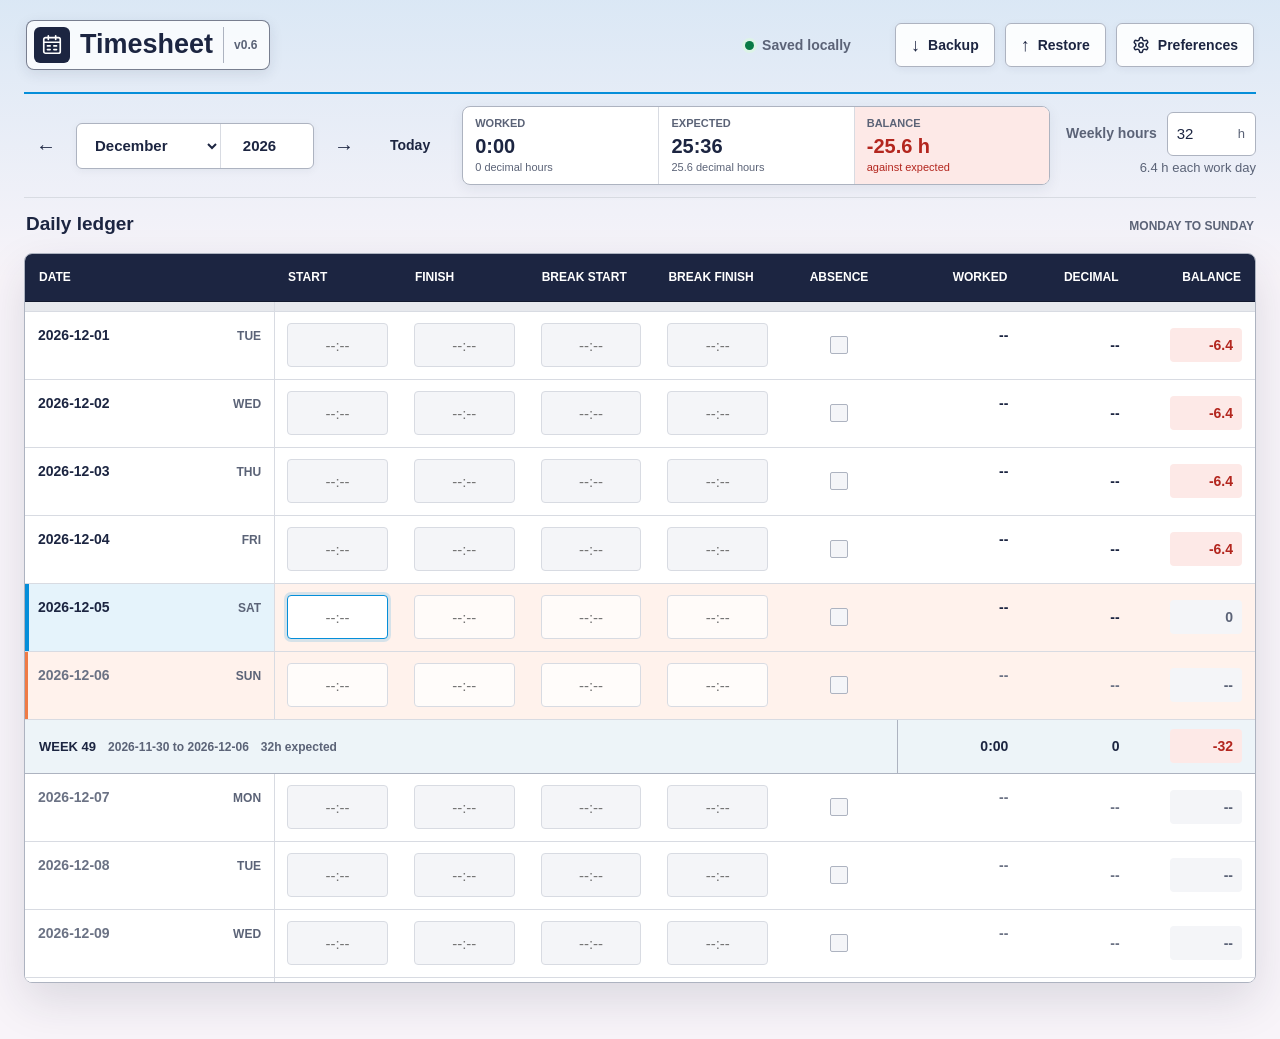
==== commit 3cda33b7: "workday preference implemented" ====
--- a/index.html
+++ b/index.html
@@ -1,5 +1,5 @@
 <!doctype html>
-<html lang="en" data-design="default-gradient">
+<html lang="en" data-theme="default-gradient">
 <head>
   <meta charset="utf-8">
   <meta name="viewport" content="width=device-width, initial-scale=1">
@@ -7,7 +7,7 @@
   <title>Timesheet</title>
   <link rel="stylesheet" href="styles.css">
   <script defer src="js/i18n.js"></script>
-  <script defer src="js/designs.js"></script>
+  <script defer src="js/themes.js"></script>
   <script defer src="js/core.js"></script>
   <script defer src="js/model.js"></script>
   <script defer src="js/storage.js"></script>
@@ -30,7 +30,7 @@
             </svg>
           </span>
           <h1 data-i18n="app.name">Timesheet</h1>
-          <span class="app-version" data-app-version>v0.5</span>
+          <span class="app-version" data-app-version>v0.6</span>
         </div>
       </div>
 
@@ -166,17 +166,30 @@
         </div>
 
         <div class="setting-row">
-          <label for="designSelect" data-i18n="preferences.design">Design</label>
-          <div class="design-select-control">
-            <select id="designSelect" class="design-select" data-preview="default-gradient"></select>
-            <span class="design-preview" aria-hidden="true"></span>
+          <label for="themeSelect" data-i18n="preferences.theme">Theme</label>
+          <div class="theme-select-control">
+            <select id="themeSelect" class="theme-select" data-preview="default-gradient"></select>
+            <span class="theme-preview" aria-hidden="true"></span>
+          </div>
+        </div>
+      </section>
+
+      <section class="settings-section" aria-labelledby="timeLedgerSettingsHeading">
+        <h3 id="timeLedgerSettingsHeading" data-i18n="preferences.timeLedger">Time ledger</h3>
+
+        <div class="setting-row">
+          <span id="workDaysLabel" class="setting-label" data-i18n="preferences.workDays">Work days</span>
+          <div class="work-days-control" role="group" aria-labelledby="workDaysLabel">
+            <select id="workDayStartSelect" aria-label="First work day" data-i18n-aria-label="preferences.workDayStart"></select>
+            <span class="work-days-separator" data-i18n="range.separator">to</span>
+            <select id="workDayEndSelect" aria-label="Last work day" data-i18n-aria-label="preferences.workDayEnd"></select>
           </div>
         </div>
       </section>
 
       <section class="settings-section about-section" aria-labelledby="aboutHeading">
         <h3 id="aboutHeading" data-i18n="preferences.about">About</h3>
-        <p class="about-product" data-about-version>Timesheet v0.5</p>
+        <p class="about-product" data-about-version>Timesheet v0.6</p>
         <div class="about-details">
           <p data-i18n="about.localTracker">Local work time tracker.</p>
           <p data-i18n="about.license">MIT licence.</p>
--- a/styles.css
+++ b/styles.css
@@ -11,8 +11,8 @@
   --accent-strong: #1c2541;
   --accent-action: #1c2541;
   --accent-soft: #e5f3fb;
-  --weekend: #fff2ec;
-  --weekend-line: #ef7b45;
+  --optional-day: #fff2ec;
+  --optional-day-line: #ef7b45;
   --positive: #087a45;
   --positive-soft: #ddf3e7;
   --negative: #b3261e;
@@ -38,7 +38,7 @@
   --adjacent-overlay: rgba(216, 219, 226, 0.62);
   --future-ink: #6b7284;
   --error-row: #fff9f8;
-  --weekend-control: rgba(255, 255, 255, 0.72);
+  --optional-day-control: rgba(255, 255, 255, 0.72);
   --checkbox-mark: #ffffff;
   --radius: 8px;
   --font-sans: -apple-system, BlinkMacSystemFont, "SF Pro Text", "Helvetica Neue", Helvetica, Arial, sans-serif;
@@ -50,7 +50,7 @@
   font-synthesis: none;
 }
 
-html[data-design="ember-coast"] {
+html[data-theme="ember-coast"] {
   --page: #f7f8fb;
   --surface: #ffffff;
   --surface-soft: #f2f4f7;
@@ -62,8 +62,8 @@
   --accent-strong: #016fb9;
   --accent-action: #016fb9;
   --accent-soft: #fff0d8;
-  --weekend: #fff3ec;
-  --weekend-line: #ec4e20;
+  --optional-day: #fff3ec;
+  --optional-day-line: #ec4e20;
   --page-gradient: linear-gradient(180deg, rgba(255, 149, 5, 0.24) 0, rgba(236, 78, 32, 0.1) 145px, rgba(247, 248, 251, 0) 310px) 0 0 / 100% 390px no-repeat;
   --focus-ring: rgba(1, 111, 185, 0.34);
   --focus-shadow: rgba(1, 111, 185, 0.18);
@@ -78,7 +78,7 @@
   --checkbox-mark: #17374d;
 }
 
-html[data-design="midnight-fog"] {
+html[data-theme="midnight-fog"] {
   color-scheme: dark;
   --page: #0d1721;
   --surface: #16232d;
@@ -91,8 +91,8 @@
   --accent-strong: #8ed1f2;
   --accent-action: #17658f;
   --accent-soft: #193c4e;
-  --weekend: #28282e;
-  --weekend-line: #d28b67;
+  --optional-day: #28282e;
+  --optional-day-line: #d28b67;
   --positive: #78dba7;
   --positive-soft: #173b2c;
   --negative: #ff9d95;
@@ -118,7 +118,7 @@
   --adjacent-overlay: rgba(7, 14, 20, 0.5);
   --future-ink: #8fa1ad;
   --error-row: #352329;
-  --weekend-control: rgba(35, 45, 51, 0.94);
+  --optional-day-control: rgba(35, 45, 51, 0.94);
   --checkbox-mark: #0d1721;
 }
 
@@ -475,7 +475,7 @@
 .settings-section h3 {
   margin: 0 0 7px;
   color: var(--muted);
-  font-size: 12px;
+  font-size: 15px;
   font-weight: 750;
   text-transform: uppercase;
 }
@@ -484,22 +484,20 @@
   display: grid;
   grid-template-columns: minmax(120px, 0.8fr) minmax(210px, 1.35fr);
   align-items: center;
-  gap: 12px;
+  gap: 10px;
   min-height: 66px;
-  border-top: 1px solid var(--line);
-}
-
-.setting-row:first-of-type {
-  border-top: 0;
-}
-
-.setting-row > label {
+}
+
+.setting-row > label,
+.setting-row > .setting-label {
   font-size: 14px;
   font-weight: 700;
+  text-align: right;
 }
 
 .setting-row > select,
-.setting-row > .design-select-control > select {
+.setting-row > .theme-select-control > select,
+.setting-row > .work-days-control > select {
   width: 100%;
   height: 44px;
   min-width: 0;
@@ -512,22 +510,43 @@
 }
 
 .setting-row > select:hover:not(:disabled),
-.setting-row > .design-select-control > select:hover:not(:disabled) {
+.setting-row > .theme-select-control > select:hover:not(:disabled),
+.setting-row > .work-days-control > select:hover:not(:disabled) {
   border-color: var(--accent);
 }
 
-.setting-row > .design-select-control {
+.work-days-control {
+  display: grid;
+  grid-template-columns: minmax(0, 1fr) max-content minmax(0, 1fr);
+  align-items: center;
+  gap: 8px;
+  min-width: 0;
+}
+
+.work-days-control > select {
+  padding-right: 26px;
+  padding-left: 9px;
+}
+
+.work-days-separator {
+  color: var(--muted);
+  font-size: 13px;
+  font-weight: 650;
+  white-space: nowrap;
+}
+
+.setting-row > .theme-select-control {
   position: relative;
   min-width: 0;
 }
 
-.setting-row > .design-select-control > select.design-select {
+.setting-row > .theme-select-control > select.theme-select {
   -webkit-appearance: none;
   appearance: none;
   padding: 0 40px 0 45px;
 }
 
-.design-preview {
+.theme-preview {
   position: absolute;
   top: 50%;
   left: 11px;
@@ -542,11 +561,11 @@
   box-shadow: inset 0 0 0 1px var(--preview-inset);
 }
 
-.design-select[data-preview="midnight-fog"] + .design-preview {
+.theme-select[data-preview="midnight-fog"] + .theme-preview {
   background-image: linear-gradient(135deg, #08131d 0, #193448 58%, #70b5d5 100%);
 }
 
-.design-select[data-preview="midnight-fog"] + .design-preview::after {
+.theme-select[data-preview="midnight-fog"] + .theme-preview::after {
   position: absolute;
   top: 3px;
   left: 3px;
@@ -558,11 +577,11 @@
   transform: rotate(-14deg);
 }
 
-.design-select[data-preview="ember-coast"] + .design-preview {
+.theme-select[data-preview="ember-coast"] + .theme-preview {
   background-image: linear-gradient(135deg, #ff9505 0, #ff9505 43%, #ec4e20 44%, #ec4e20 68%, #016fb9 69%, #016fb9 100%);
 }
 
-.design-select-control::after {
+.theme-select-control::after {
   position: absolute;
   top: 50%;
   right: 15px;
@@ -954,13 +973,13 @@
   white-space: nowrap;
 }
 
-#timesheetTable .day-row.is-weekend th,
-#timesheetTable .day-row.is-weekend td {
-  background: var(--weekend);
-}
-
-#timesheetTable .day-row.is-weekend .date-cell {
-  box-shadow: inset 3px 0 0 var(--weekend-line), 1px 0 0 var(--line);
+#timesheetTable .day-row.is-optional-day th,
+#timesheetTable .day-row.is-optional-day td {
+  background: var(--optional-day);
+}
+
+#timesheetTable .day-row.is-optional-day .date-cell {
+  box-shadow: inset 3px 0 0 var(--optional-day-line), 1px 0 0 var(--line);
 }
 
 #timesheetTable .day-row.is-adjacent th,
@@ -969,9 +988,9 @@
   background-image: linear-gradient(var(--adjacent-overlay), var(--adjacent-overlay));
 }
 
-#timesheetTable .day-row.is-adjacent.is-weekend th,
-#timesheetTable .day-row.is-adjacent.is-weekend td {
-  background-color: var(--weekend);
+#timesheetTable .day-row.is-adjacent.is-optional-day th,
+#timesheetTable .day-row.is-adjacent.is-optional-day td {
+  background-color: var(--optional-day);
 }
 
 #timesheetTable .day-row.is-today .date-cell {
@@ -993,9 +1012,9 @@
   background-color: var(--error-row);
 }
 
-#timesheetTable .day-row.has-error.is-weekend th,
-#timesheetTable .day-row.has-error.is-weekend td {
-  background-color: var(--weekend);
+#timesheetTable .day-row.has-error.is-optional-day th,
+#timesheetTable .day-row.has-error.is-optional-day td {
+  background-color: var(--optional-day);
 }
 
 #timesheetTable .time-input {
@@ -1012,8 +1031,8 @@
   text-align: center;
 }
 
-#timesheetTable .is-weekend .time-input {
-  background: var(--weekend-control);
+#timesheetTable .is-optional-day .time-input {
+  background: var(--optional-day-control);
 }
 
 #timesheetTable .time-input:hover {
@@ -1405,12 +1424,14 @@
     padding: 8px 0;
   }
 
-  .setting-row > label {
+  .setting-row > label,
+  .setting-row > .setting-label {
     font-size: 12px;
     white-space: nowrap;
   }
 
-  .setting-row > select {
+  .setting-row > select,
+  .setting-row > .work-days-control > select {
     padding-right: 24px;
     padding-left: 8px;
     font-size: 12px;
@@ -1444,6 +1465,11 @@
     gap: 5px;
   }
 
+  .setting-row > label,
+  .setting-row > .setting-label {
+    text-align: left;
+  }
+
   .summary-metric {
     padding-right: 6px;
     padding-left: 6px;
